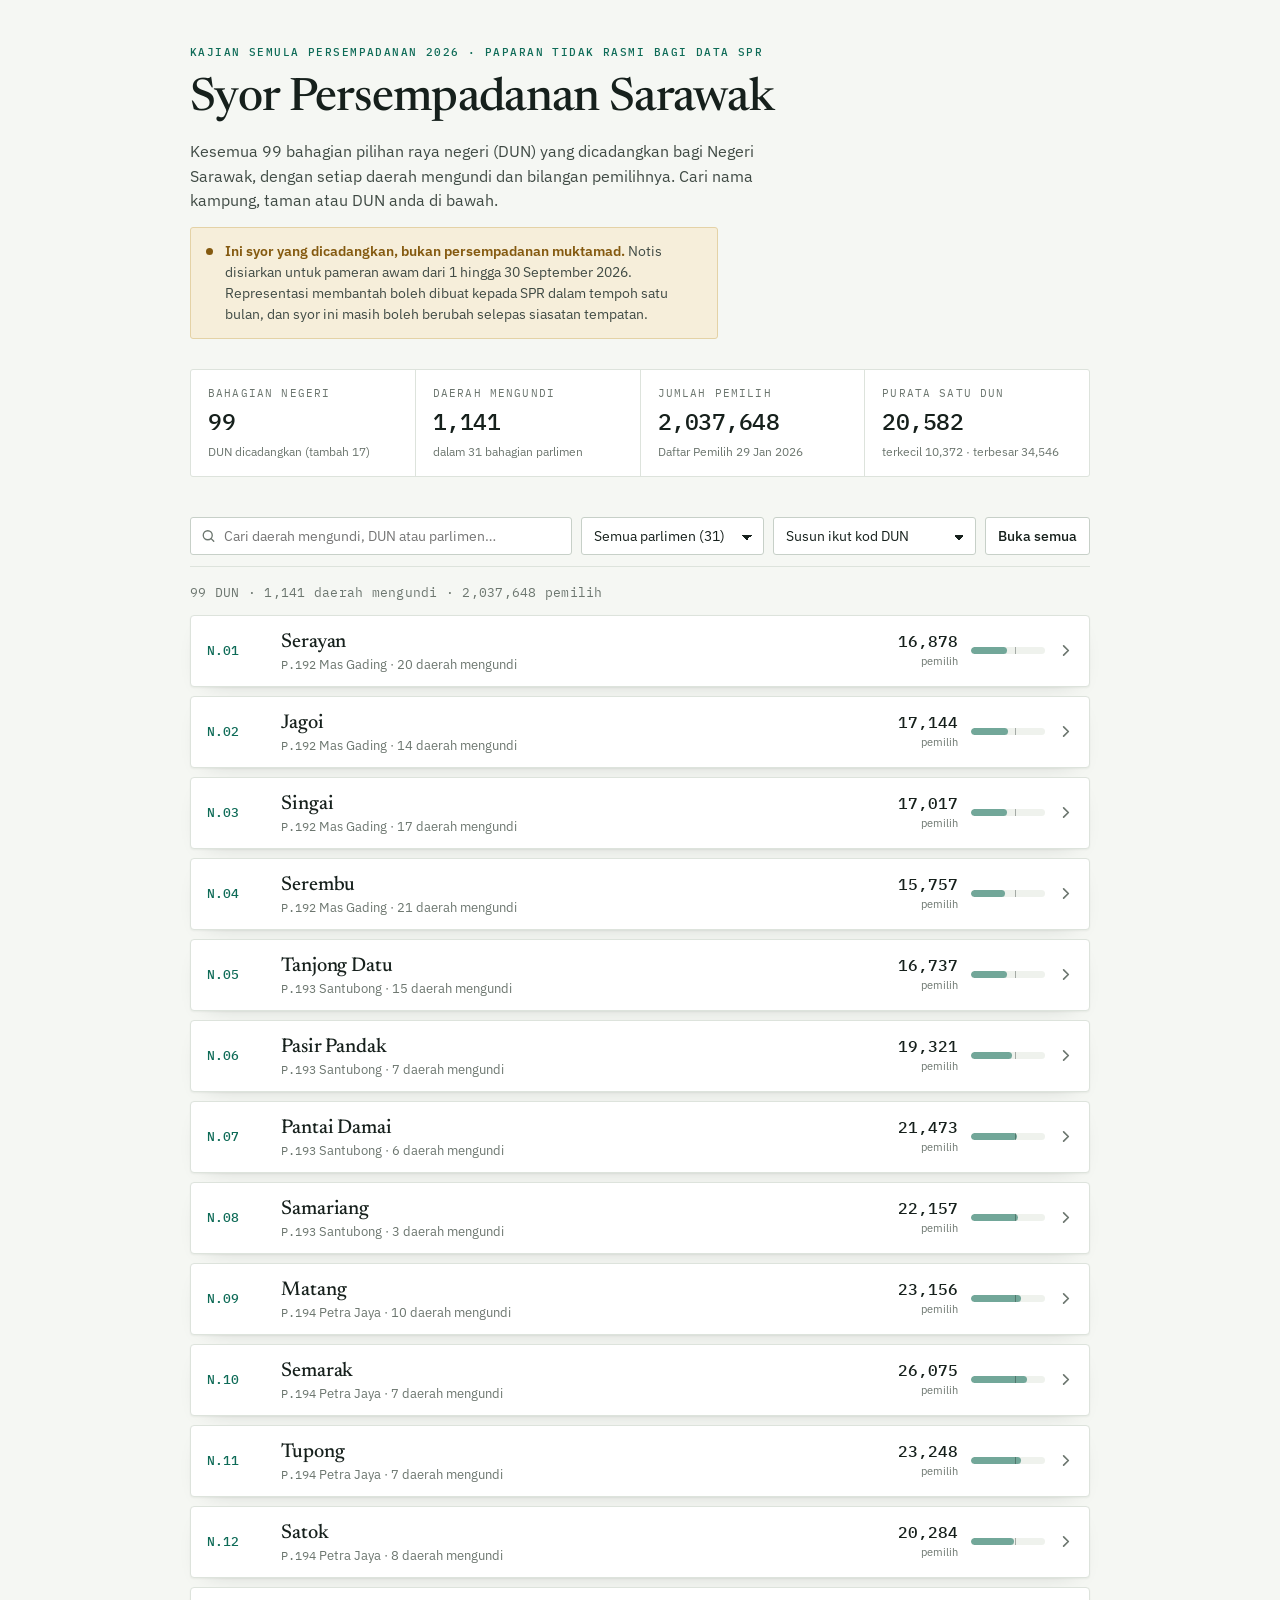
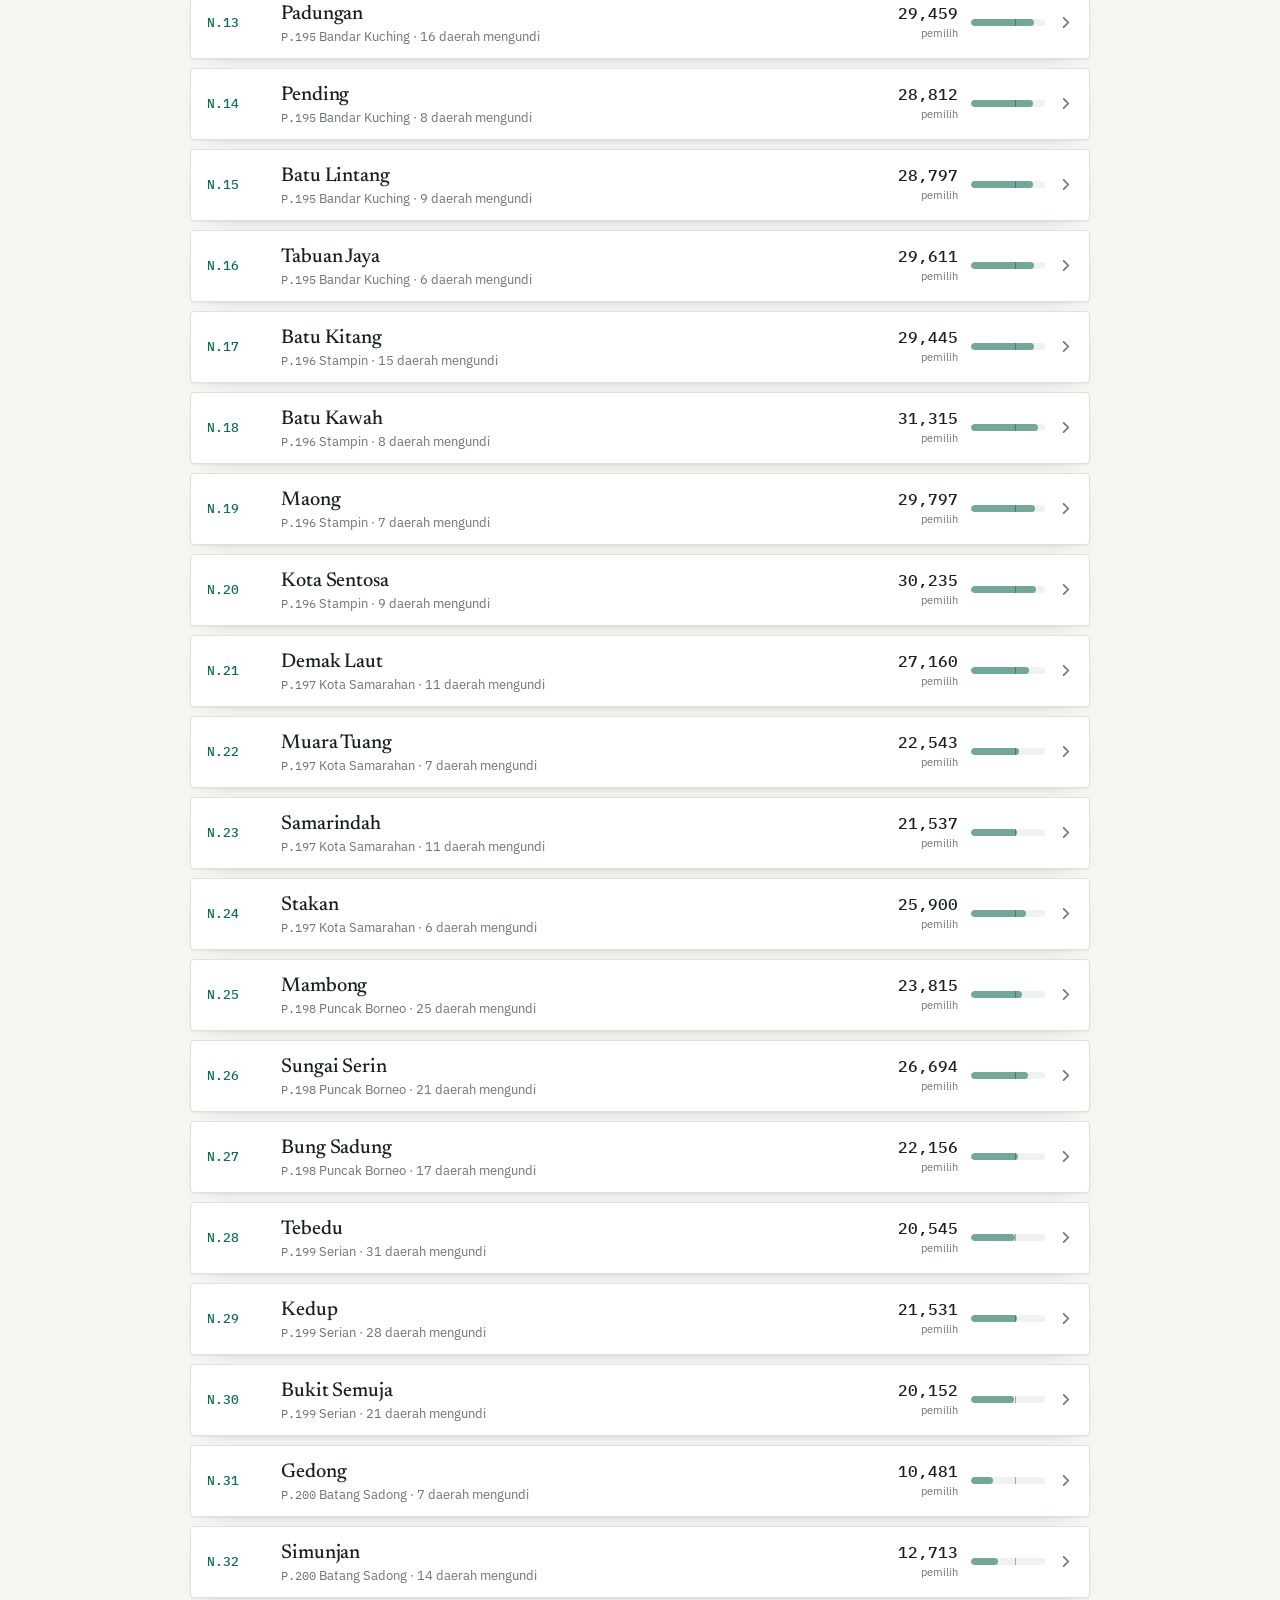
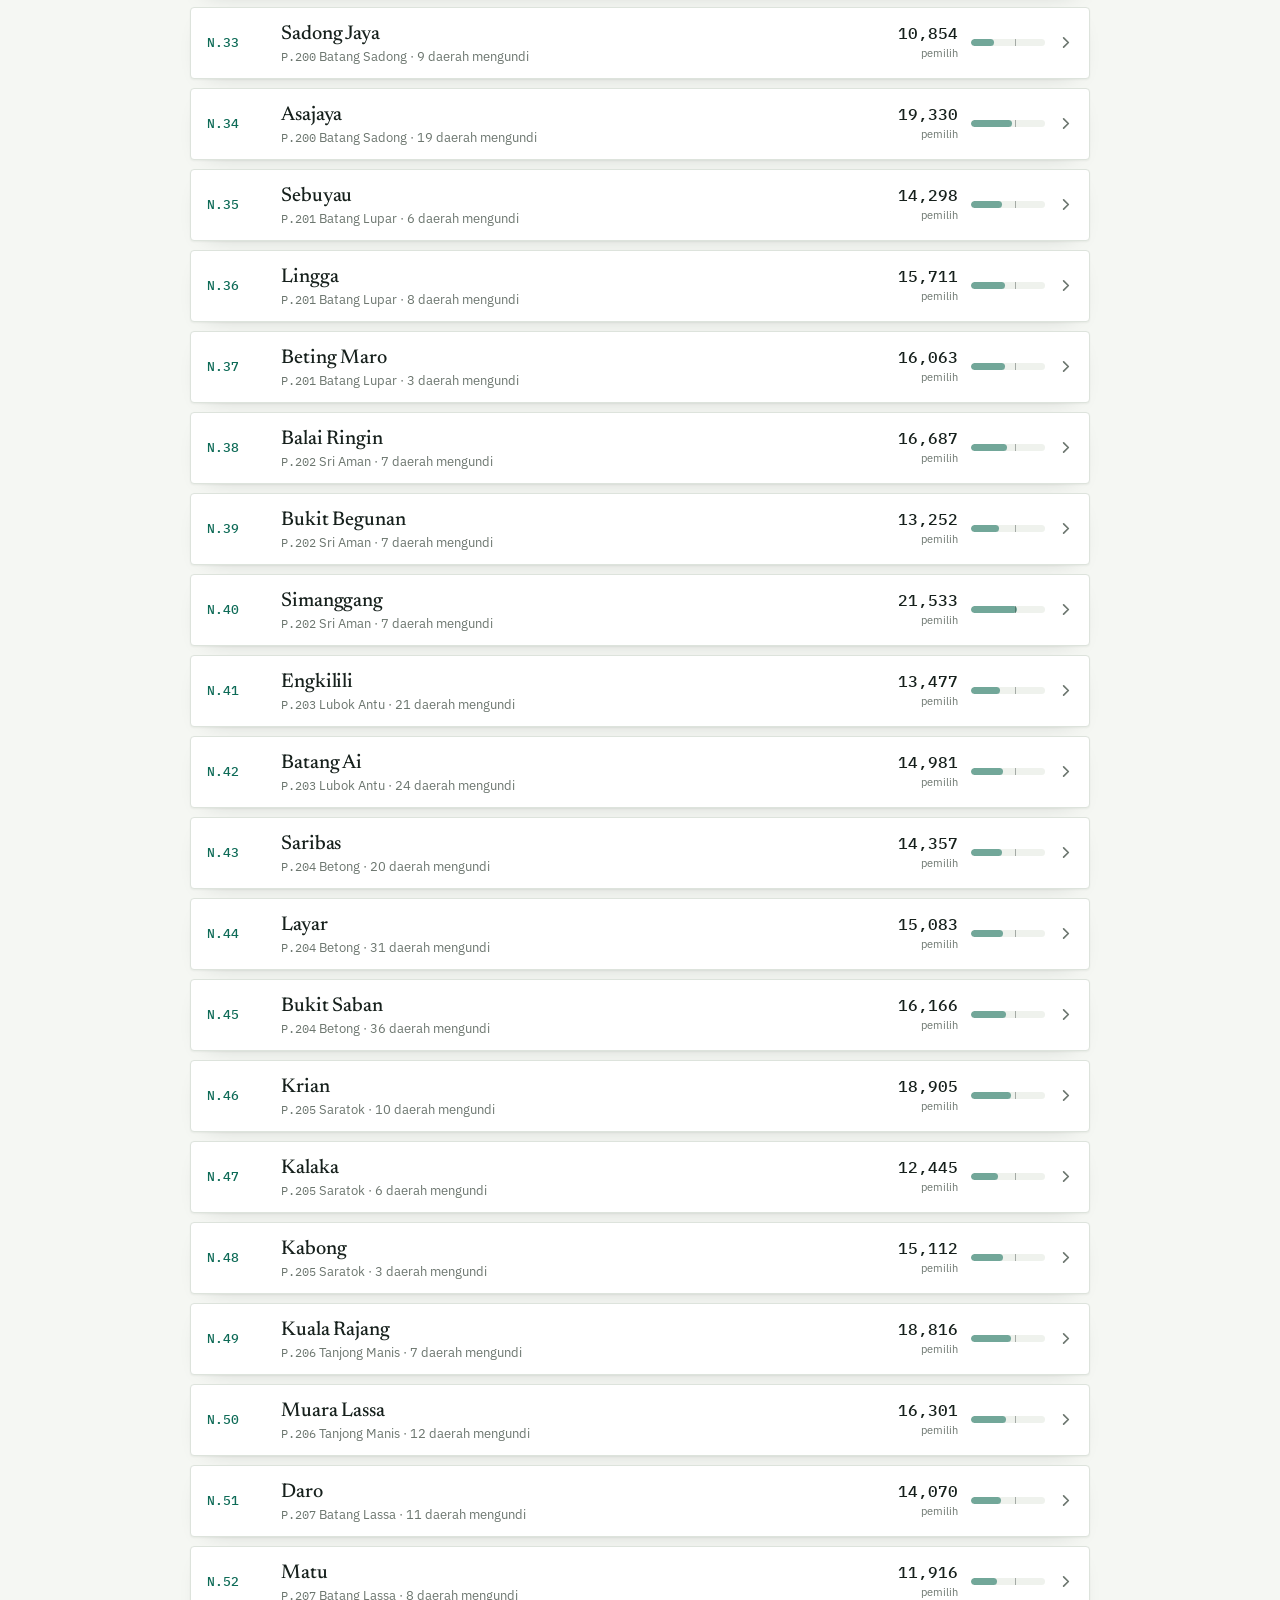
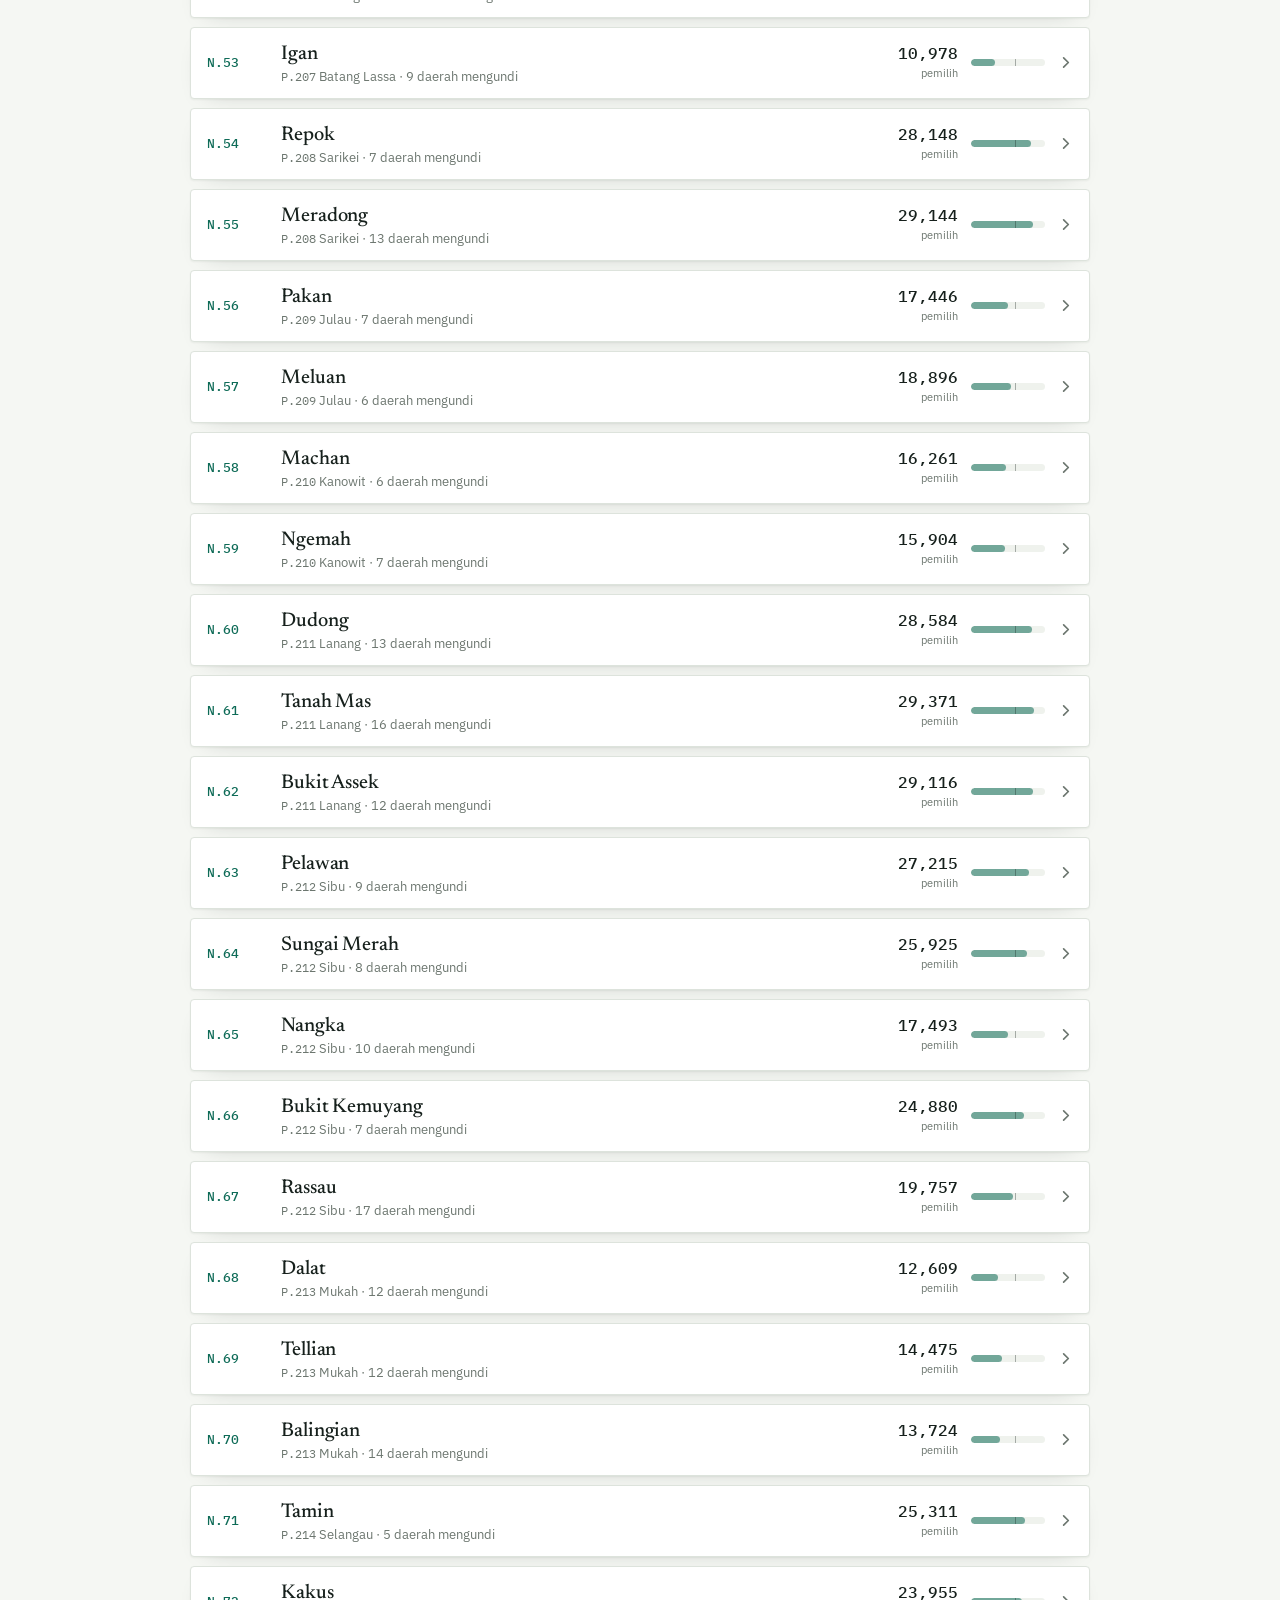
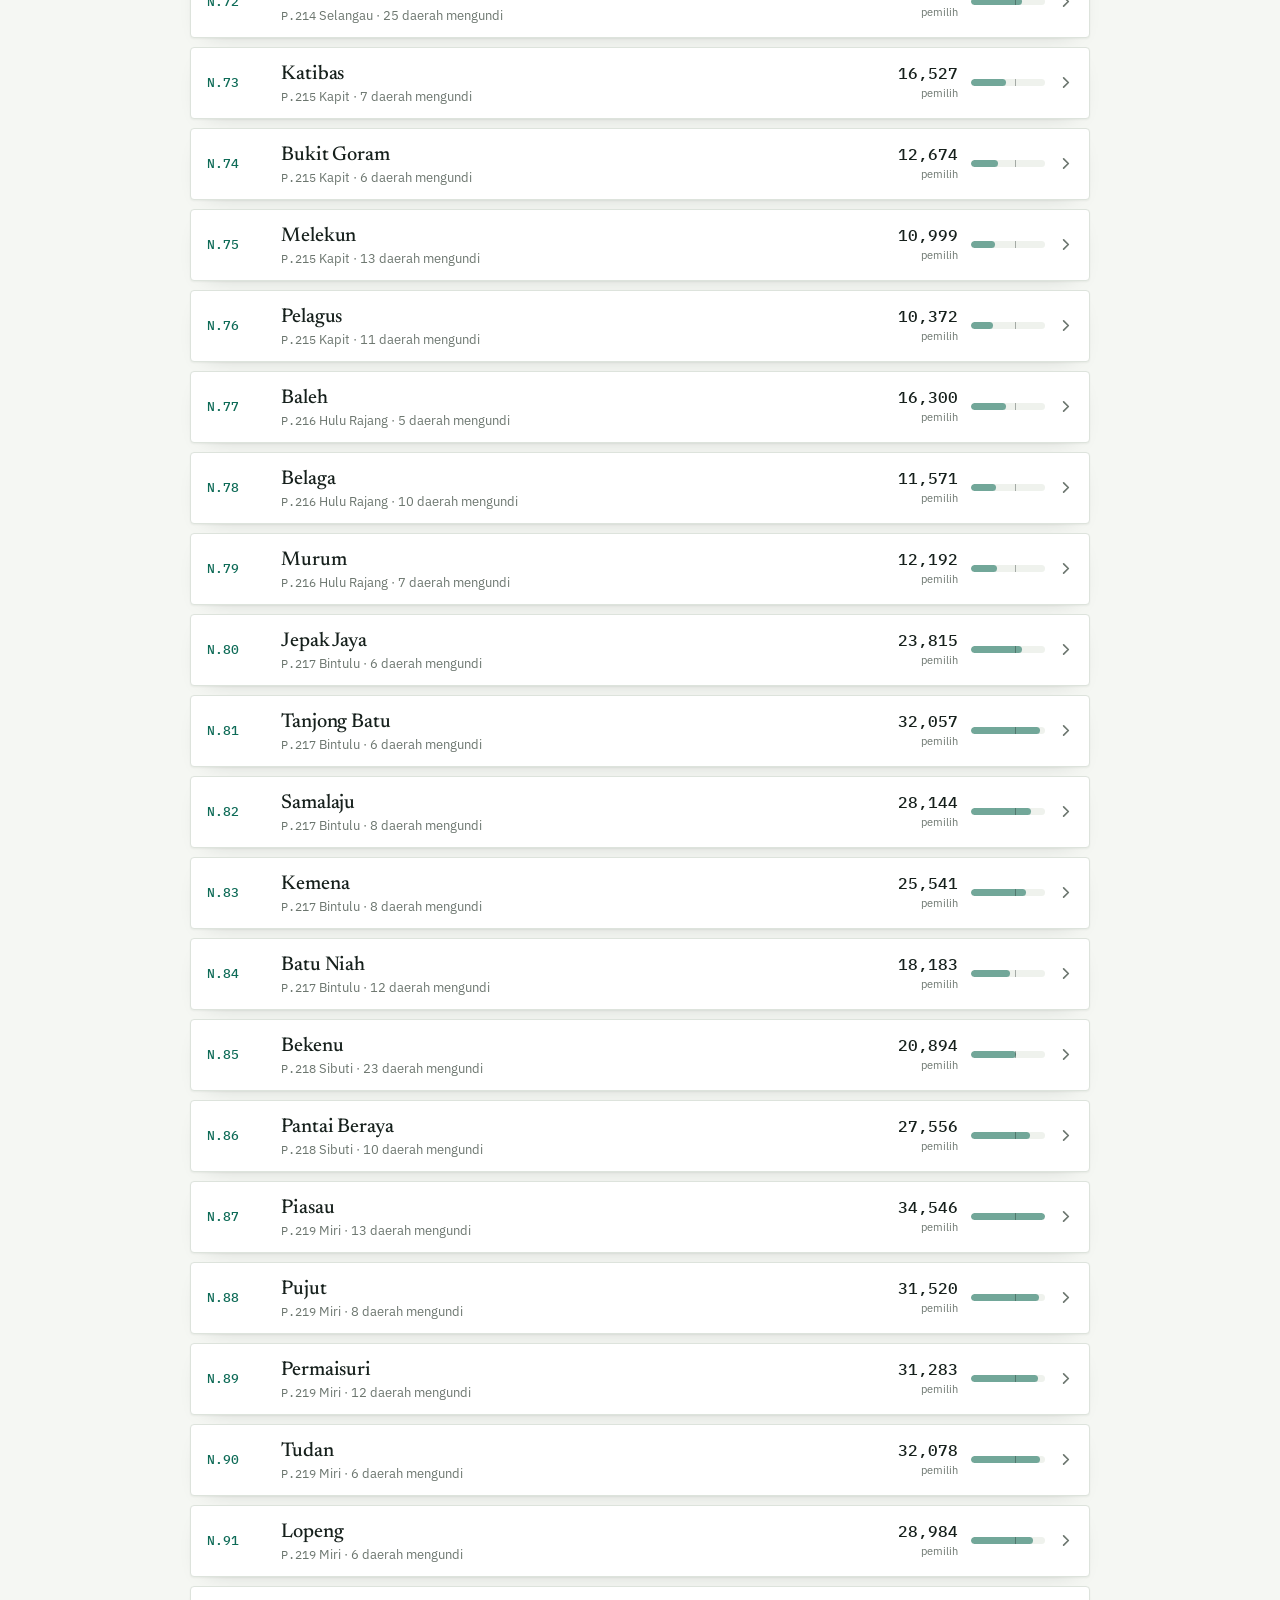
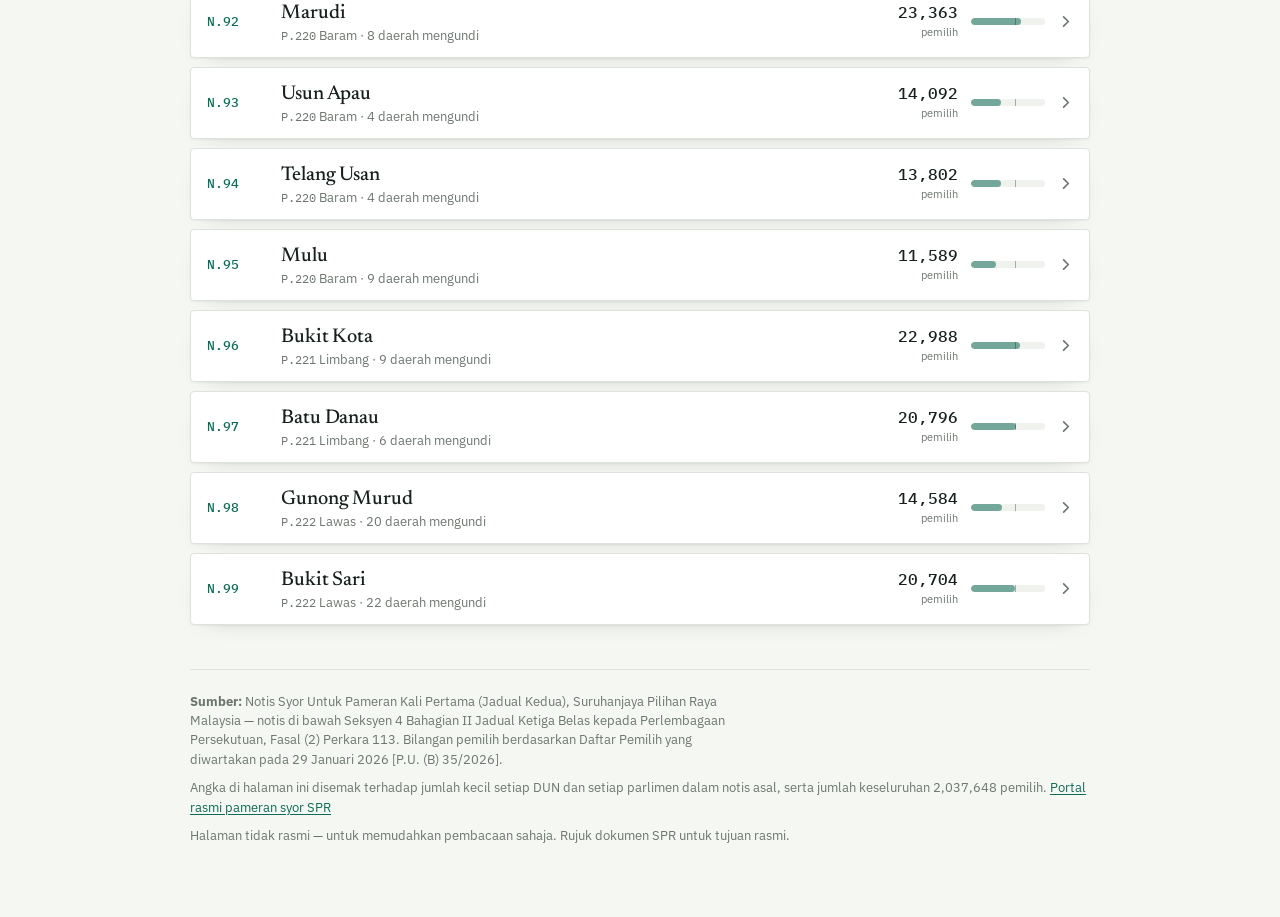
==== sarawak/index.html @ 0705647c "Add Sarawak redelineation lookup at /sarawak Searchable listing of all 99 proposed state constituenc" ====
<!DOCTYPE html>
<html lang="ms">
<head>
<meta charset="UTF-8">
<meta name="viewport" content="width=device-width, initial-scale=1">
<meta name="description" content="Kesemua 99 DUN dan 1,141 daerah mengundi yang dicadangkan bagi Negeri Sarawak, dengan bilangan pemilih. Daripada Notis Syor SPR, Kajian Semula Persempadanan 2026.">
<meta name="robots" content="index, follow">
<meta property="og:type" content="website">
<meta property="og:title" content="Syor Persempadanan Sarawak 2026">
<meta property="og:description" content="Cari daerah mengundi anda: 99 DUN, 1,141 daerah mengundi, 2,037,648 pemilih. Data daripada Notis Syor SPR.">
<meta property="og:url" content="https://aaronagai.com/sarawak/">
<meta name="twitter:card" content="summary">
<style>
:root{color-scheme:light dark}
*{margin:0}
body{margin:0}
img{max-width:100%}
[hidden]{display:none !important}
</style>
<title>Syor Persempadanan Sarawak</title>
<link rel="preconnect" href="https://fonts.googleapis.com">
<link rel="preconnect" href="https://fonts.gstatic.com" crossorigin>
<link rel="stylesheet" href="https://fonts.googleapis.com/css2?family=IBM+Plex+Mono:wght@400;500&family=IBM+Plex+Sans:wght@400;500;600&family=Newsreader:opsz,wght@6..72,400;6..72,500;6..72,600&display=swap">
<style>
:root{
  --ground:#F5F7F3; --surface:#FFFFFF; --surface-2:#FAFBF8; --surface-3:#EFF2ED;
  --ink:#16201C; --ink-2:#404B45; --muted:#6C766F;
  --rule:#DDE3DC; --rule-2:#C7D0C8;
  --accent:#0E6B57; --accent-2:#0A5343; --accent-soft:#E2EEE9;
  --bar:rgba(14,107,87,.26); --bar-strong:rgba(14,107,87,.55); --tick:rgba(22,32,28,.34);
  --flag:#84590F; --flag-soft:#F6EEDA; --flag-rule:#E4D2A6;
  --mark:#FBE9A7; --mark-ink:#2E2405;
  --focus:#0E6B57;
  --shadow:0 1px 2px rgba(22,32,28,.05), 0 8px 24px -18px rgba(22,32,28,.35);
}
@media (prefers-color-scheme: dark){
  :root:not([data-theme="light"]){
    --ground:#101413; --surface:#181E1B; --surface-2:#1D2420; --surface-3:#232B27;
    --ink:#E5EBE6; --ink-2:#B4BEB7; --muted:#8A948C;
    --rule:#28312C; --rule-2:#36413A;
    --accent:#4FBE9E; --accent-2:#7FD4BB; --accent-soft:#16302A;
    --bar:rgba(79,190,158,.26); --bar-strong:rgba(79,190,158,.6); --tick:rgba(229,235,230,.36);
    --flag:#D3A455; --flag-soft:#2A2312; --flag-rule:#4A3D1C;
    --mark:#54460F; --mark-ink:#F7EFCE;
    --focus:#4FBE9E;
    --shadow:0 1px 2px rgba(0,0,0,.4), 0 8px 24px -18px rgba(0,0,0,.9);
  }
}
:root[data-theme="dark"]{
  --ground:#101413; --surface:#181E1B; --surface-2:#1D2420; --surface-3:#232B27;
  --ink:#E5EBE6; --ink-2:#B4BEB7; --muted:#8A948C;
  --rule:#28312C; --rule-2:#36413A;
  --accent:#4FBE9E; --accent-2:#7FD4BB; --accent-soft:#16302A;
  --bar:rgba(79,190,158,.26); --bar-strong:rgba(79,190,158,.6); --tick:rgba(229,235,230,.36);
  --flag:#D3A455; --flag-soft:#2A2312; --flag-rule:#4A3D1C;
  --mark:#54460F; --mark-ink:#F7EFCE;
  --focus:#4FBE9E;
  --shadow:0 1px 2px rgba(0,0,0,.4), 0 8px 24px -18px rgba(0,0,0,.9);
}

*{box-sizing:border-box}
body{
  background:var(--ground); color:var(--ink);
  font-family:"IBM Plex Sans",-apple-system,BlinkMacSystemFont,"Segoe UI",sans-serif;
  font-size:15px; line-height:1.55; -webkit-font-smoothing:antialiased;
}
.wrap{max-width:940px; margin:0 auto; padding:0 20px 72px}

/* ---------- masthead ---------- */
.mast{padding:44px 0 0; display:flex; flex-direction:column; gap:14px}
.eyebrow{
  margin:0; font-family:"IBM Plex Mono",ui-monospace,monospace; font-size:11px;
  letter-spacing:.13em; text-transform:uppercase; color:var(--accent); font-weight:500;
}
h1{
  margin:0; font-family:Newsreader,Georgia,serif; font-weight:500;
  font-size:clamp(30px,5.2vw,46px); line-height:1.08; letter-spacing:-.015em;
  text-wrap:balance; color:var(--ink);
}
.lede{margin:0; max-width:60ch; color:var(--ink-2); font-size:16px}

.notice{
  display:flex; gap:12px; align-items:flex-start;
  background:var(--flag-soft); border:1px solid var(--flag-rule);
  border-radius:3px; padding:13px 15px; font-size:13.5px; color:var(--ink-2);
  max-width:66ch;
}
.notice b{color:var(--flag); font-weight:600}
.notice .dot{
  flex:none; width:7px; height:7px; border-radius:50%; background:var(--flag); margin-top:7px;
}

/* ---------- stat row ---------- */
.stats{
  display:grid; grid-template-columns:repeat(auto-fit,minmax(150px,1fr));
  gap:1px; background:var(--rule); border:1px solid var(--rule);
  border-radius:3px; overflow:hidden; margin-top:30px;
}
.stat{background:var(--surface); padding:15px 17px; display:flex; flex-direction:column; gap:3px}
.stat .k{
  font-family:"IBM Plex Mono",monospace; font-size:10.5px; letter-spacing:.11em;
  text-transform:uppercase; color:var(--muted);
}
.stat .v{
  font-family:"IBM Plex Mono",monospace; font-size:23px; font-weight:500;
  font-variant-numeric:tabular-nums; letter-spacing:-.02em; color:var(--ink);
}
.stat .s{font-size:12px; color:var(--muted)}

/* ---------- controls ---------- */
.controls{
  position:sticky; top:0; z-index:20; margin-top:28px;
  background:var(--ground); padding:12px 0 11px;
  border-bottom:1px solid var(--rule);
  display:flex; flex-wrap:wrap; gap:9px; align-items:center;
}
.search{position:relative; flex:1 1 240px; min-width:200px}
.search svg{
  position:absolute; left:11px; top:50%; transform:translateY(-50%);
  width:15px; height:15px; color:var(--muted); pointer-events:none;
}
input[type=search], select, .btn{
  font-family:inherit; font-size:14px; color:var(--ink);
  background:var(--surface); border:1px solid var(--rule-2); border-radius:3px;
  padding:9px 12px; height:38px;
}
input[type=search]{width:100%; padding-left:33px; appearance:none}
input[type=search]::-webkit-search-cancel-button{appearance:none}
select{appearance:none; padding-right:30px; cursor:pointer;
  background-image:linear-gradient(45deg,transparent 50%,currentColor 50%),linear-gradient(135deg,currentColor 50%,transparent 50%);
  background-position:calc(100% - 16px) 17px, calc(100% - 11px) 17px;
  background-size:5px 5px,5px 5px; background-repeat:no-repeat;
}
.btn{cursor:pointer; white-space:nowrap; font-weight:500}
.btn:hover{border-color:var(--accent); color:var(--accent)}
:is(input,select,button,summary,a):focus-visible{
  outline:2px solid var(--focus); outline-offset:2px;
}
.resultline{
  margin:16px 0 12px; font-size:12.5px; color:var(--muted);
  font-family:"IBM Plex Mono",monospace; letter-spacing:.02em;
}

/* ---------- DUN cards ---------- */
.list{display:flex; flex-direction:column; gap:9px}
.dun{
  background:var(--surface); border:1px solid var(--rule); border-radius:4px;
  box-shadow:var(--shadow); overflow:hidden;
}
.dun.open{border-color:var(--rule-2)}
.dhead{
  width:100%; display:grid; grid-template-columns:60px 1fr auto; gap:14px; align-items:center;
  background:none; border:0; padding:14px 16px; cursor:pointer; text-align:left; color:inherit;
  font-family:inherit;
}
.dhead:hover{background:var(--surface-2)}
.code{
  font-family:"IBM Plex Mono",monospace; font-size:13px; font-weight:500;
  color:var(--accent); letter-spacing:.01em;
}
.dname{
  display:block;
  font-family:Newsreader,Georgia,serif; font-size:20px; font-weight:500;
  line-height:1.2; letter-spacing:-.005em; color:var(--ink);
}
.dmeta{display:block; font-size:12.5px; color:var(--muted); margin-top:2px}
.dmeta .pcode{font-family:"IBM Plex Mono",monospace; font-size:11.5px}
.dright{display:flex; align-items:center; gap:13px}
.dnum{text-align:right}
.dnum .n{
  font-family:"IBM Plex Mono",monospace; font-size:16px; font-weight:500;
  font-variant-numeric:tabular-nums; color:var(--ink); display:block; line-height:1.2;
}
.dnum .l{font-size:11px; color:var(--muted)}
.dtrack{
  width:74px; height:7px; background:var(--surface-3); border-radius:4px;
  position:relative; overflow:hidden; flex:none;
}
.dfill{position:absolute; inset:0 auto 0 0; background:var(--bar-strong); border-radius:4px}
.dtick{position:absolute; top:-2px; bottom:-2px; width:1px; background:var(--tick)}
.chev{
  flex:none; width:15px; height:15px; color:var(--muted);
  transition:transform .18s ease;
}
.dun.open .chev{transform:rotate(90deg); color:var(--accent)}

.panel{border-top:1px solid var(--rule); background:var(--surface-2)}
.panel[hidden]{display:none}
.pdtable{width:100%; border-collapse:collapse; font-size:14px}
.pdtable th{
  font-family:"IBM Plex Mono",monospace; font-size:10px; letter-spacing:.1em;
  text-transform:uppercase; color:var(--muted); font-weight:500; text-align:left;
  padding:10px 16px 8px; border-bottom:1px solid var(--rule);
}
.pdtable th.r{text-align:right}
.pdtable td{padding:7px 16px; border-bottom:1px solid var(--rule); color:var(--ink-2)}
.pdtable tr:last-child td{border-bottom:0}
.pdtable tr:hover td{background:var(--surface-3)}
.idx{
  font-family:"IBM Plex Mono",monospace; font-size:12px; color:var(--muted);
  font-variant-numeric:tabular-nums; width:38px;
}
.pdname{color:var(--ink)}
.pdnum{
  font-family:"IBM Plex Mono",monospace; font-variant-numeric:tabular-nums;
  text-align:right; color:var(--ink); width:78px;
}
.pdbar{width:78px; padding-right:16px}
.pdtrack{display:block; height:5px; background:var(--surface-3); border-radius:3px; overflow:hidden}
.pdfill{display:block; height:100%; background:var(--bar); border-radius:3px}
.psum td{
  background:var(--surface-3); font-weight:600; color:var(--ink);
  border-top:1px solid var(--rule-2);
}
.psum .lbl{font-size:12px; letter-spacing:.03em}
mark{background:var(--mark); color:var(--mark-ink); border-radius:2px; padding:0 2px}

.empty{
  padding:40px 20px; text-align:center; color:var(--muted); font-size:14px;
  border:1px dashed var(--rule-2); border-radius:4px;
}

footer{
  margin-top:44px; padding-top:22px; border-top:1px solid var(--rule);
  font-size:12.5px; color:var(--muted); display:flex; flex-direction:column; gap:9px;
}
footer a{color:var(--accent); text-decoration:underline; text-underline-offset:2px}
footer .src{max-width:70ch}

@media (max-width:640px){
  .wrap{padding:0 14px 56px}
  .mast{padding-top:32px}
  .dhead{grid-template-columns:52px 1fr auto; gap:10px; padding:13px 13px}
  .dname{font-size:17px}
  .dtrack{display:none}
  .pdbar{display:none}
  .pdtable th:nth-child(4){display:none}
  .pdtable td,.pdtable th{padding-left:13px; padding-right:13px}
}
@media (prefers-reduced-motion:reduce){
  *{transition:none !important; animation:none !important}
}
</style>
</head>
<body>
<div class="wrap">
  <header class="mast">
    <p class="eyebrow">Kajian Semula Persempadanan 2026 &middot; Paparan tidak rasmi bagi data SPR</p>
    <h1>Syor Persempadanan Sarawak</h1>
    <p class="lede">Kesemua 99 bahagian pilihan raya negeri (DUN) yang dicadangkan bagi Negeri Sarawak, dengan setiap daerah mengundi dan bilangan pemilihnya. Cari nama kampung, taman atau DUN anda di bawah.</p>
    <div class="notice">
      <span class="dot" aria-hidden="true"></span>
      <span><b>Ini syor yang dicadangkan, bukan persempadanan muktamad.</b> Notis disiarkan untuk pameran awam dari 1 hingga 30 September 2026. Representasi membantah boleh dibuat kepada SPR dalam tempoh satu bulan, dan syor ini masih boleh berubah selepas siasatan tempatan.</span>
    </div>
  </header>

  <section class="stats" aria-label="Ringkasan">
    <div class="stat"><span class="k">Bahagian Negeri</span><span class="v">99</span><span class="s">DUN dicadangkan (tambah 17)</span></div>
    <div class="stat"><span class="k">Daerah Mengundi</span><span class="v">1,141</span><span class="s">dalam 31 bahagian parlimen</span></div>
    <div class="stat"><span class="k">Jumlah Pemilih</span><span class="v">2,037,648</span><span class="s">Daftar Pemilih 29 Jan 2026</span></div>
    <div class="stat"><span class="k">Purata Satu DUN</span><span class="v">20,582</span><span class="s">terkecil 10,372 &middot; terbesar 34,546</span></div>
  </section>

  <div class="controls">
    <div class="search">
      <svg viewBox="0 0 20 20" fill="none" stroke="currentColor" stroke-width="1.8" aria-hidden="true">
        <circle cx="9" cy="9" r="6"></circle><path d="M13.5 13.5 17 17" stroke-linecap="round"></path>
      </svg>
      <input type="search" id="q" placeholder="Cari daerah mengundi, DUN atau parlimen&hellip;" aria-label="Cari daerah mengundi, DUN atau parlimen">
    </div>
    <select id="par" aria-label="Tapis mengikut parlimen"></select>
    <select id="sort" aria-label="Susunan">
      <option value="code">Susun ikut kod DUN</option>
      <option value="desc">Pemilih terbanyak dahulu</option>
      <option value="asc">Pemilih tersedikit dahulu</option>
    </select>
    <button class="btn" id="toggleAll" type="button">Buka semua</button>
  </div>

  <p class="resultline" id="resultline" role="status"></p>
  <div class="list" id="list"></div>

  <footer>
    <p class="src"><strong>Sumber:</strong> Notis Syor Untuk Pameran Kali Pertama (Jadual Kedua), Suruhanjaya Pilihan Raya Malaysia &mdash; notis di bawah Seksyen 4 Bahagian II Jadual Ketiga Belas kepada Perlembagaan Persekutuan, Fasal (2) Perkara 113. Bilangan pemilih berdasarkan Daftar Pemilih yang diwartakan pada 29 Januari 2026 [P.U. (B) 35/2026].</p>
    <p>Angka di halaman ini disemak terhadap jumlah kecil setiap DUN dan setiap parlimen dalam notis asal, serta jumlah keseluruhan 2,037,648 pemilih. <a href="https://myst.spr.gov.my/pameran-syor" target="_blank" rel="noopener">Portal rasmi pameran syor SPR</a></p>
    <p>Halaman tidak rasmi &mdash; untuk memudahkan pembacaan sahaja. Rujuk dokumen SPR untuk tujuan rasmi.</p>
  </footer>
</div>

<script>const DATA={"par":[["P.192","Mas Gading",66796],["P.193","Santubong",79688],["P.194","Petra Jaya",92763],["P.195","Bandar Kuching",116679],["P.196","Stampin",120792],["P.197","Kota Samarahan",97140],["P.198","Puncak Borneo",72665],["P.199","Serian",62228],["P.200","Batang Sadong",53378],["P.201","Batang Lupar",46072],["P.202","Sri Aman",51472],["P.203","Lubok Antu",28458],["P.204","Betong",45606],["P.205","Saratok",46462],["P.206","Tanjong Manis",35117],["P.207","Batang Lassa",36964],["P.208","Sarikei",57292],["P.209","Julau",36342],["P.210","Kanowit",32165],["P.211","Lanang",87071],["P.212","Sibu",115270],["P.213","Mukah",40808],["P.214","Selangau",49266],["P.215","Kapit",50572],["P.216","Hulu Rajang",40063],["P.217","Bintulu",127740],["P.218","Sibuti",48450],["P.219","Miri",158411],["P.220","Baram",62846],["P.221","Limbang",43784],["P.222","Lawas",35288]],"dun":[{"c":"N.01","n":"Serayan","p":0,"t":16878,"d":[["Temaga",1032],["Sebako",1030],["Serayan",1335],["Sebiris",759],["Jangkar",1371],["Biawak",729],["Sedaing",172],["Rukam",864],["Sembawang",845],["Kandaie",563],["Pasir Tengah",413],["Sebandi",464],["Senibong",798],["Selampit",1438],["Bokah",730],["Raso",267],["Raso II",432],["Stungkor",1078],["Stom Muda",605],["Stenggang",1953]]},{"c":"N.02","n":"Jagoi","p":0,"t":17144,"d":[["Jugan",1132],["Opar",1628],["Skibang",843],["Stass",1156],["Sibobog",537],["Serikin",889],["Jagoi",1081],["Bogag",842],["Serasot",1214],["Tai Ton",904],["Suba Buan",619],["Suba Bau",834],["Bau",3619],["Jambusan",1846]]},{"c":"N.03","n":"Singai","p":0,"t":17017,"d":[["Skiat",756],["Sebuku",724],["Grogo",844],["Buso",1073],["Musi",320],["Sungai Pinang",841],["Tanjong Poting",1299],["Atas",997],["Sudoh",693],["Tondong",1324],["Sibuloh",1196],["Apar",1685],["Barieng",370],["Segong",1305],["Daun",1262],["Sajong",1521],["Bobak",807]]},{"c":"N.04","n":"Serembu","p":0,"t":15757,"d":[["Kandis",685],["Tanjung Durian",814],["Siniawan",1883],["Peninjau Baru",867],["Podam",826],["Paku",741],["Merembeh",525],["Kranji",620],["Kopit",989],["Sogo",899],["Segubang",473],["Seromah",603],["Krokong",1624],["Puak Krokong",342],["Blimbin",553],["Seropak",328],["Monggak",917],["Padang Pan",398],["Gumbang",523],["Pangkalan Tebang",429],["Rabak Rotan",718]]},{"c":"N.05","n":"Tanjong Datu","p":1,"t":16737,"d":[["Telok Melano",290],["Pueh",1037],["Sebat",1057],["Sematan",2109],["Perigi",303],["Bajo",820],["Sekambal",965],["Kampung Sebemban",622],["Seling",1637],["Lundu",3044],["Stunggang",1856],["Temelan",631],["Sampadi",1170],["Stoh",367],["Rambungan",829]]},{"c":"N.06","n":"Pasir Pandak","p":1,"t":19321,"d":[["Telaga Air",2613],["Jaya Bakti",451],["Temenggong",907],["Salak",636],["Bandar Baru Samariang",9926],["Rampangi",3515],["Sejinjang",1273]]},{"c":"N.07","n":"Pantai Damai","p":1,"t":21473,"d":[["Santubong",1685],["Buntal",3376],["Demak Baru",1597],["Astana",4870],["Semarang",3671],["Bintawa",6274]]},{"c":"N.08","n":"Samariang","p":1,"t":22157,"d":[["Samariang",5810],["Semerah Padi",8044],["Sukma",8303]]},{"c":"N.09","n":"Matang","p":2,"t":23156,"d":[["Kolong 1",306],["Malihah",8598],["Kolong 2",1141],["Sungai Tengah",1471],["Kampung Matang",2351],["Palma Indah",1640],["Batu Tujuh Matang",1841],["Taman Heng Guan",1102],["Paroh",1123],["Matang",3583]]},{"c":"N.10","n":"Semarak","p":2,"t":26075,"d":[["Gita",8394],["Sejoli",3229],["Taman Yen Yen",2979],["Matang Jaya",6199],["Taman Won",775],["Sri Wangi",2502],["Rahmat",1997]]},{"c":"N.11","n":"Tupong","p":2,"t":23248,"d":[["Tupong",3612],["Kampong Tunku",4430],["Lintang",2635],["Sinjan",1748],["Bedil",1756],["Astana Lot",2650],["Kandis",6417]]},{"c":"N.12","n":"Satok","p":2,"t":20284,"d":[["Segedup",2554],["Nanas",6361],["Satok",3490],["Patingan",1114],["Patinggi Ali",3916],["Masjid",1169],["Maderasah",101],["Reservoir",1579]]},{"c":"N.13","n":"Padungan","p":3,"t":29459,"d":[["Market",2252],["Bazaar",2314],["Padungan",1908],["Ban Hock",2339],["Abell",2030],["Petanak",1800],["Central",879],["Sekama",1235],["Lumba Kuda",1326],["Deshon",3673],["Ellis",1376],["Simpang Tiga",932],["Bukit Tuan",2328],["Kinyang",827],["Pisang",1552],["Nanas - Pisang",2688]]},{"c":"N.14","n":"Pending","p":3,"t":28812,"d":[["Bintawa Fishing Village",5231],["Sungai Apong",4305],["Pending",3546],["Peace Road",3427],["Foochow",4260],["Pecky Park",2575],["Chawan",1808],["Chong Kiun Kong",3660]]},{"c":"N.15","n":"Batu Lintang","p":3,"t":28797,"d":[["Maong",2279],["Star Garden",2547],["Poh Kwong Park",4758],["Sky Garden",1910],["RPR Batu Kawah",1259],["Batu Lintang",7503],["Bukit Kenny",1463],["Tabuan Dayak",2067],["Seledah",5011]]},{"c":"N.16","n":"Tabuan Jaya","p":3,"t":29611,"d":[["Kenyalang",6578],["Supreme",1845],["Tabuan Jaya",7835],["Tabuan Laru",6218],["Tabuan Height",6361],["Stutong",774]]},{"c":"N.17","n":"Batu Kitang","p":4,"t":29445,"d":[["Jalan Stakan",2478],["Batu Kitang",1343],["Haji Baki",3609],["Sudat",552],["Semeba",1207],["Tematu",840],["Pangkalan Baru",1058],["Kitang",868],["Rantau Panjang Batu Kawa",734],["Lidah Tanah",1283],["Bumbok",1503],["Kota Padawan",9115],["Rcbm",214],["Paya Mebi",1240],["Landeh",3401]]},{"c":"N.18","n":"Batu Kawah","p":4,"t":31315,"d":[["Sin San Tu",5771],["Kim Chu Shin",2385],["Kawah",2327],["Stephen Yong",4004],["Kampung Stapok",979],["Field Force",2759],["Stapok",6589],["Batu Kawah Low-Cost",6501]]},{"c":"N.19","n":"Maong","p":4,"t":29797,"d":[["Desa Wira",4173],["Skim Penempatan Batu Kawa",1944],["Sinar Budi",1111],["Arang",6989],["Pasar Maong",6164],["Batu Empat",2847],["Hui Sing",6569]]},{"c":"N.20","n":"Kota Sentosa","p":4,"t":30235,"d":[["Sungai Lubak",4961],["Batu Tujoh",4274],["Kem Tentera Batu Tujuh",2289],["Sungai Tapang",1238],["Kampung Sungai Tapang",886],["Airport Kuching",893],["Satria Jaya",7000],["Stampin",682],["Stutong Baru",8012]]},{"c":"N.21","n":"Demak Laut","p":5,"t":27160,"d":[["Bako",3985],["Muara Tebas",1936],["Geobilt",1069],["Senari",828],["Tanjong Embang",1413],["Sejingkat",3528],["Tanjong Bako",903],["Pinggan Jaya",1064],["Muara Tabuan",1644],["Tabuan Melayu",8141],["Tabuan Hulu",2649]]},{"c":"N.22","n":"Muara Tuang","p":5,"t":22543,"d":[["Endap",1104],["Meranek",1384],["Unimas",4915],["Tuang",1225],["Empila",7905],["Ladang Samarahan",3924],["Semaran",2086]]},{"c":"N.23","n":"Samarindah","p":5,"t":21537,"d":[["Tanju",147],["Batu Blat",3040],["Rembus",774],["Tanjung Bundong",3676],["Pinang",1303],["Melaban",2793],["Binyu",353],["Merdang",1813],["Samar Indah",5646],["Merdang Gayam",709],["Merdang Lumut",1283]]},{"c":"N.24","n":"Stakan","p":5,"t":25900,"d":[["Sungai Empit",439],["Stakan",2033],["Jalan Muara Tuang",11585],["Pengkalan Kuap",1991],["Quop",2616],["Sidanu",7236]]},{"c":"N.25","n":"Mambong","p":6,"t":23815,"d":[["Sepit",772],["Maras",232],["Pengkalan Ampat",419],["Kiding",531],["Semban",473],["Tebia",470],["Temurang",329],["Jambu",619],["Bengoh",546],["Danu",268],["Semadang",593],["Gerung",717],["Bayor",265],["Karu",858],["Staang",252],["Bunuk",2047],["Giam",604],["Nyiru",637],["Punau",1514],["Pulasar",1696],["Petag",514],["Sikog",1200],["Mambong",1303],["Seratau",2164],["Siburan",4792]]},{"c":"N.26","n":"Sungai Serin","p":6,"t":26694,"d":[["Siburan Village",5041],["Duras",847],["Masaan",1873],["Tijirak",1682],["Petung",1237],["Tabuan Rabak",428],["Mundai",712],["Sarig",358],["Simpuk",1941],["Braang",764],["Gayu",694],["Pesang",1054],["Subang",617],["Teng Bukap",511],["Peraya",565],["Stabut",409],["Sekuduk",895],["Maang",779],["Tapah",3224],["Beratok",2274],["Batu Gong",789]]},{"c":"N.27","n":"Bung Sadung","p":6,"t":22156,"d":[["Retoh",419],["Sungai Barie",1451],["Panchor",1037],["Taee",1762],["Plaman Nyabet",430],["Sira",693],["Lanchang",792],["Bentang",1587],["Munggu Lalang",1248],["Pekan Tarat",480],["Tarat Baru",1570],["Kakai",884],["Pasar Serian",5411],["Rayang",2030],["Baki",1205],["Sebemban",385],["Tanah Puteh",772]]},{"c":"N.28","n":"Tebedu","p":7,"t":20545,"d":[["Belimbing",567],["Semaru",324],["Annah Rais",691],["Sadir",473],["Simuti",544],["Bisira",229],["Dunuk",474],["Merakep",530],["Tubih",1105],["Sejijak",563],["Tepoi",503],["Temong",1672],["Sungan",449],["Tema",765],["Tebedu",1624],["Entubuh",632],["Tesu",670],["Kujang Mawang",415],["Kujang Sain",338],["Daha Kisau",564],["Daha Seroban",492],["Amo",209],["Gahat Mawang",534],["Lobang Batu",993],["Sebintin",453],["Payau",579],["Bidak",582],["Mawang Taup",534],["Reteh",578],["Pichin",1568],["Krusen",891]]},{"c":"N.29","n":"Kedup","p":7,"t":21531,"d":[["Sangai Meringu",747],["Prangkan",373],["Engkeroh",866],["Bugu",565],["Pridan",1025],["Sumpas Tampek",273],["Semukoi",871],["Pangkalan Bedup",736],["Triboh",869],["Antayan",753],["Junggu Mawang",903],["Sungai Engkabang",950],["Krait",500],["Mubok Berawan",577],["Mayang Mawang",494],["Mayang Kawan",668],["Mentong Merau",600],["Sungai Rimu",508],["Kerangan",936],["Tong Nibong",425],["Paon Gahat",517],["Mentu Tapu",1033],["Mentu Pundok",940],["Mongkos",919],["Mujat",1021],["Bunan Gega",1718],["Terbat",620],["Mapu",1124]]},{"c":"N.30","n":"Bukit Semuja","p":7,"t":20152,"d":[["Tangga",1680],["Riih Mawang",974],["Riih Daso",981],["Tebakang",1100],["Sedihan",1279],["Koran",1748],["Sorak Dayak",930],["Sorak Melayu",314],["Selabi",1059],["Merian",1557],["Kampung Rasau",850],["Seroban",613],["Ranchan",291],["Munggu Limo",1094],["Serian Hulu",1090],["Government Residential Area Serian",157],["Serian Hilir",1106],["Ampungan",1291],["Lebor Remun",1541],["Kuala",200],["Merakai",297]]},{"c":"N.31","n":"Gedong","p":8,"t":10481,"d":[["Sateman",541],["Ensengai",353],["Pangkor",1853],["Tegelam",293],["Gedong",4665],["Keniong",2286],["Kepayang",490]]},{"c":"N.32","n":"Simunjan","p":8,"t":12713,"d":[["Rangkang",677],["Putin",261],["Rangawan",795],["Terasi",516],["Senangeh",230],["Sungai Buloh",345],["Ensengei",367],["Tanjong Harapan",243],["Slangking",429],["Sungai Apin",528],["Simunjan",3036],["Sageng",2966],["Sekendu",659],["Temiang",1661]]},{"c":"N.33","n":"Sadong Jaya","p":8,"t":10854,"d":[["Sepayor",413],["Semera",3554],["Jemukan",1364],["Jemukan Ulu",588],["Jaie",1416],["Pelandok",726],["Iboi",835],["Sadong Jaya",1615],["Sadong Jaya Ulu",343]]},{"c":"N.34","n":"Asajaya","p":8,"t":19330,"d":[["Beliong",654],["Tanjung Apong",1008],["Tambirat",3159],["Tambey",867],["Sui",142],["Subi",137],["Sambir",1335],["Sebandi Matang",841],["Sebandi Ulu",1022],["Moyan Ledang",389],["Moyan",2060],["Moyan Ulu",298],["Serpan Ulu",321],["Serpan",1294],["Reba",856],["Asajaya Laut",1565],["Asajaya",2052],["Sampun",897],["Tebun",433]]},{"c":"N.35","n":"Sebuyau","p":9,"t":14298,"d":[["Seruyu",305],["Sebangan",3448],["Sebuyau",6045],["Tungkah",2462],["Entangor",281],["Senayang",1757]]},{"c":"N.36","n":"Lingga","p":9,"t":15711,"d":[["Meludam",4195],["Lingga",1759],["Seduku",1249],["Stumbin",1984],["Ladong",2925],["Lamanak",2443],["Tanjung Bijat",262],["Bakong",894]]},{"c":"N.37","n":"Beting Maro","p":9,"t":16063,"d":[["Beladin",7654],["Undai",3855],["Pusa",4554]]},{"c":"N.38","n":"Balai Ringin","p":10,"t":16687,"d":[["Balai Ringin",4405],["Ruan",1287],["Isu",3673],["Ubah",2639],["Pantu",1920],["Keranggas",579],["Kedumpai",2184]]},{"c":"N.39","n":"Bukit Begunan","p":10,"t":13252,"d":[["Bukit Balau",1164],["Bakong Ai",281],["Empalanjau",247],["Banting",1345],["Kara",3598],["Melugu",2577],["Klauh",4040]]},{"c":"N.40","n":"Simanggang","p":10,"t":21533,"d":[["Simanggang",9786],["Munggu Sabun",492],["Sabu",690],["Lamanak Seberang",5505],["Sengat",1384],["Bayai",1511],["Undup",2165]]},{"c":"N.41","n":"Engkilili","p":11,"t":13477,"d":[["Tawai",221],["Kasenduh",721],["Tabut",627],["Basi",560],["Geligau",368],["Sedarat",1178],["Engkilili",1055],["Marop",948],["Merbong",901],["Merio",506],["Merindun",570],["Semanju",1270],["SPLU",583],["Pentik",2028],["Mujan",367],["Marutih",329],["Kujoh",260],["Akup",229],["Entalau",165],["Seladong",144],["Jukat",447]]},{"c":"N.42","n":"Batang Ai","p":11,"t":14981,"d":[["Bilararap",347],["Patoh",336],["Sepaya",610],["Delok",458],["Gugu",829],["Engkari",189],["Kachong",451],["Kesit",1380],["Nenyang",129],["Ensawang",1191],["Lubok Antu",996],["Kutai",946],["Empit",842],["Krangan Mong",253],["Mepi",790],["Sekarok",576],["Bertik",289],["Sempang",357],["Jela",765],["Sebangki",920],["Kaong",766],["Sayat",914],["Klampu",346],["Kumpang",301]]},{"c":"N.43","n":"Saribas","p":12,"t":14357,"d":[["Belingan",434],["Sebemban",566],["Tanjong Assam",591],["Bungin",1453],["Serembang",625],["Jerai",233],["Debak Laut",1267],["Debak",678],["Likis",844],["Sabar",212],["Belasau",172],["Dit",509],["Budak",95],["Tui",1839],["Dit Hulu",329],["Serabang",753],["Engkaras",603],["Supa",1656],["Manggut",1016],["Buda",482]]},{"c":"N.44","n":"Layar","p":12,"t":15083,"d":[["Skrang",720],["Aur",688],["Enteban",727],["Penurin",203],["Saka",566],["Jugir",719],["Stambak",212],["Selulap",234],["Kampung Betong",1877],["Betong",2498],["Entanak",343],["Bebanggai",207],["Tanu",358],["Pasa",304],["Dabok",1091],["Padeh",638],["Balingam",156],["Plepok",118],["Kron",210],["Gawis",175],["Jelau",309],["Lubau",422],["Spak",389],["Penyalaneh",337],["Melanjan",174],["Tapeh",319],["Merunjau",152],["Teguyu",151],["Luing",353],["Krapa",209],["Perdu",224]]},{"c":"N.45","n":"Bukit Saban","p":12,"t":16166,"d":[["Bair",107],["Jambu",175],["Penebak",721],["Tiput",184],["Pelikoi",253],["Mutok",265],["Meroh",173],["Kubal",331],["Jaloh",286],["Penom",166],["Lingit",196],["Sepuna",170],["Bayor",133],["Rimbas",133],["Tot",413],["Ulu Teru",162],["Babu",214],["Rapong",253],["Delit",602],["Traie",250],["Bungei",2877],["Penunus",104],["Metong",168],["Samu",224],["Belabak",100],["Bukit Saban",180],["Suri",486],["Rembai",338],["Matop",170],["Serudit",339],["Teberu",359],["Bangkit",116],["Spaoh Hilir",1264],["Spaoh Hulu",3028],["Brutan",715],["Spaoh",511]]},{"c":"N.46","n":"Krian","p":13,"t":18905,"d":[["Mudong",1265],["Brayang",1784],["Batu Anam",2475],["Diso",2962],["Krangan",935],["Bajau",629],["Melupa",1906],["Awik",2090],["Kabo",2585],["Gerenjang",2274]]},{"c":"N.47","n":"Kalaka","p":13,"t":12445,"d":[["Perpat",1397],["Pelunga",2078],["Kaba",3916],["Saratok",4262],["Senyawan",309],["Tengalat",483]]},{"c":"N.48","n":"Kabong","p":13,"t":15112,"d":[["Kabong",6604],["Nyabor",5888],["Roban",2620]]},{"c":"N.49","n":"Kuala Rajang","p":14,"t":18816,"d":[["Belawai",3659],["Rajang",2971],["Selalang",1144],["Sari",2996],["Seberang",5704],["Masjid Baru",2152],["Muara Payang",190]]},{"c":"N.50","n":"Muara Lassa","p":14,"t":16301,"d":[["Paloh",1567],["Tekajong",4357],["Bruit",1384],["Saai",551],["Semop",2143],["Nanga Lepa",188],["Mupong",740],["Stubah",192],["Lebaan",581],["Selemas",283],["Bunut",1471],["Bintangor",2844]]},{"c":"N.51","n":"Daro","p":15,"t":14070,"d":[["Daro",5548],["Lemang Peh",2159],["Tebaang",2132],["Semah",394],["Kampung Sebena",275],["Kampung Penasu",636],["Sungai Lengan",587],["Nanga Singat",360],["Lassa",815],["Kampung Sawai",516],["Passin",648]]},{"c":"N.52","n":"Matu","p":15,"t":11916,"d":[["Kuala Matu",2808],["Tian",3255],["Sok",407],["Matu",248],["Sekaan Besar",1227],["Bawang",1702],["Jemoreng",1519],["Bekumah",750]]},{"c":"N.53","n":"Igan","p":15,"t":10978,"d":[["Igan",2465],["Ilas",285],["Senau",1104],["Oya",2631],["Terus",942],["Teh Oya",436],["Balan",712],["Tanam",1785],["Penat",618]]},{"c":"N.54","n":"Repok","p":16,"t":28148,"d":[["Sarikei",3081],["Nyelong Park",7599],["Repok",8161],["Merudu",2732],["Paoh",2764],["Peninjau",1370],["Pantak",2441]]},{"c":"N.55","n":"Meradong","p":16,"t":29144,"d":[["Bulat",4465],["Narasit",1025],["Tulai",905],["Kertong",1843],["Kelupu",3688],["Bandar",4936],["Meradong",763],["Kemantan",918],["Mador",1907],["Lemayong",4003],["Selidap",1245],["Nyelong",3343],["Sungai Pandan",103]]},{"c":"N.56","n":"Pakan","p":17,"t":17446,"d":[["Bayong",1574],["Sungai Rusa",891],["Babai",3080],["Wuak",2137],["Dayu",2172],["Lamujan",5083],["Balut",2509]]},{"c":"N.57","n":"Meluan","p":17,"t":18896,"d":[["Julau",3385],["Rayah",1979],["Meluan",3155],["Engkamup",2438],["Entabai",3105],["Beketan",4834]]},{"c":"N.58","n":"Machan","p":18,"t":16261,"d":[["Lukut",989],["Kanowit",4085],["Majau",3537],["Poi",1050],["Bukong",2302],["Latong",4298]]},{"c":"N.59","n":"Ngemah","p":18,"t":15904,"d":[["Peranan",1177],["Pidai",1779],["Bawan",2326],["Mapai",3343],["Sengayan",2621],["Bat",3477],["Kajah",1181]]},{"c":"N.60","n":"Dudong","p":19,"t":28584,"d":[["Maludan",4360],["Salim",3942],["Bukit Penyau",665],["Nanga Salim",483],["Sungai Salim",1126],["Dudong",921],["Sungai Nibong",655],["Durin",1037],["Bandar Baru Sibu Jaya",4424],["Sibu Jaya II",2500],["Sibu Jaya",4455],["Menyan",3330],["Tanggi",686]]},{"c":"N.61","n":"Tanah Mas","p":19,"t":29371,"d":[["Tanah Mas",397],["Lembangan",649],["Pulau Kerto",749],["Lanang",2203],["Aik Dee",3981],["Bukit Lima Timur",2833],["Mantis",4712],["Lada",5825],["Assan",1139],["Keladi",166],["Tanjung Latap",732],["Batu Wong",1340],["Naman",1957],["Sungai Durin",2025],["Sungai Telian",244],["Pak",419]]},{"c":"N.62","n":"Bukit Assek","p":19,"t":29116,"d":[["Hin Yu",3777],["Maling",670],["Layang - Layang",1508],["Hua Kiew",2936],["Manggis",558],["Lai Chee",1599],["Merlin",1268],["Tiong Hua",3312],["Hardin",2456],["Tong Sang",3131],["Uk Daik",4060],["Kapor Lima",3841]]},{"c":"N.63","n":"Pelawan","p":20,"t":27215,"d":[["Dung Sang",758],["Oya Lane",5221],["Camar",2489],["Cherry",2298],["Au Yong",2324],["Merdeka",4757],["Rajang Park",4611],["Pelawan",2906],["Nibong",1851]]},{"c":"N.64","n":"Sungai Merah","p":20,"t":25925,"d":[["Lotus",2209],["Kwong Ann",1663],["Gambir",3868],["Sungai Antu",4412],["Nang Sang",182],["Sungai Merah",7776],["Indah",4605],["Disa",1210]]},{"c":"N.65","n":"Nangka","p":20,"t":17493,"d":[["Rantau Panjang",1297],["Penasu",1305],["Sungai Teku",1244],["Wawasan",627],["Sungai Bidut (North)",259],["Bandong",957],["Ilir Nangka",3722],["Kampung Hilir",3851],["Race Course",2563],["Datu Nyabor",1668]]},{"c":"N.66","n":"Bukit Kemuyang","p":20,"t":24880,"d":[["Sentosa",4408],["Usaha Jaya",1088],["Bahagia Jaya",3420],["Kemuyang",2148],["Permai",5679],["Seduan",5344],["Rascom",2793]]},{"c":"N.67","n":"Rassau","p":20,"t":19757,"d":[["Passai",1476],["Bungan",1645],["Rassau",736],["Sebedil",373],["Nanga Tutus",556],["Sungai Pangai",70],["Sungai Aup",1585],["Bawang Assan",3240],["Engkilo",2736],["Lower Island",1702],["Upper Island",1569],["Dassan",1320],["Ensurai",198],["Lan",762],["Kunyit",356],["Ma'aw",1106],["Selalo",327]]},{"c":"N.68","n":"Dalat","p":21,"t":12609,"d":[["Sungai Dalam",463],["Ud",2766],["Dalat",1349],["Baru Dalat",545],["Kut",537],["Kut Muara",1270],["Kekan",874],["Medong",2546],["Klid",355],["Narub",204],["Baoh",694],["Ulu Baoh",1006]]},{"c":"N.69","n":"Tellian","p":21,"t":14475,"d":[["Dijih",822],["Engkerbai",390],["Ulu Sikat",466],["Nanga Sikat",641],["Sebakong",761],["Tellian",1622],["Tellian Laut",1893],["Penakop Permai",744],["Mukah",1389],["Kuala Lama",2773],["Petanak Mukah",2273],["Judan",701]]},{"c":"N.70","n":"Balingian","p":21,"t":13724,"d":[["Tutus",879],["Litong",2044],["Jebungan",1100],["Penakop",746],["Sesok",1959],["Kenyana",206],["Temesu",377],["Penipah",672],["Ulu Bedengan",446],["Bedengan",902],["Balingian",618],["Liok",637],["Suyong",1588],["Kuala Balingian",1550]]},{"c":"N.71","n":"Tamin","p":22,"t":25311,"d":[["Siong",2840],["Tamin",3100],["Sekuau",5815],["Selangau",8057],["Lemai",5499]]},{"c":"N.72","n":"Kakus","p":22,"t":23955,"d":[["Bawan",2437],["Arip",3508],["Annau",2670],["Tatau-Buan",1801],["Tatau",2168],["Bekiran",256],["Tekalit",721],["Lubok Kumpai",714],["Kelebu",335],["Rungan",619],["Nanga Empang",108],["Sangan",952],["Entajum",512],["Ulu Sangan",554],["Muput",665],["Kana",681],["Pasir Nangka",499],["Kakus",1013],["Giri",193],["Kulau Belungai",607],["Penyarai",841],["Tau",808],["Setusor",338],["Anap",613],["Takan",342]]},{"c":"N.73","n":"Katibas","p":23,"t":16527,"d":[["Tapang",1618],["Bangkit",2392],["Tekalit",1737],["Katibas",3132],["Song",1737],["Manap",2463],["Temelat",3448]]},{"c":"N.74","n":"Bukit Goram","p":23,"t":12674,"d":[["Entangai",1154],["Ibau",4440],["Menuan",1911],["Kapit",2248],["Kampung Baru",2386],["Sibau",535]]},{"c":"N.75","n":"Melekun","p":23,"t":10999,"d":[["Selirik",3677],["Sungai Kapit",2286],["Tembawai Sandong",719],["Lun Ili",363],["Entawau Ili",163],["Kebiaw",483],["Nanga Bena",328],["Merating",121],["Entawau Ulu",148],["Sut",127],["Antaroh",270],["Nanga Bawai",1108],["Sungai Amang",1206]]},{"c":"N.76","n":"Pelagus","p":23,"t":10372,"d":[["Nanga Sut",1190],["Nanga Banyau",326],["Teluk Gimang",525],["Pelagus",3376],["Nanga Peraran",1695],["Lubok Dabai",437],["Nanga Metah",464],["Nanga Pilla",725],["Nanga Ensawi",676],["Merit",538],["Ulu Metah",420]]},{"c":"N.77","n":"Baleh","p":24,"t":16300,"d":[["Gaat",1180],["Merirai",3207],["Baleh",3809],["Melinau",3208],["Mujong",4896]]},{"c":"N.78","n":"Belaga","p":24,"t":11571,"d":[["Long Busang",887],["Long Lidam",94],["Long Luar",618],["Long Tanyit",339],["Long Wat",936],["Belaga",3561],["Ba",2830],["Data Kakus",1228],["Long Bangan",395],["Long Semutut",683]]},{"c":"N.79","n":"Murum","p":24,"t":12192,"d":[["Long Peran",283],["Asap",9745],["Long Tebila",419],["Long Unan",357],["Jelalong",269],["Sungai Dusan",616],["Sungai Pesu",503]]},{"c":"N.80","n":"Jepak Jaya","p":25,"t":23815,"d":[["Kuala Tatau",2256],["Jepak Jaya",9242],["Segan",2817],["Sri Dagang",2194],["RPR Sebiew",3414],["Sungai Nyigu",3892]]},{"c":"N.81","n":"Tanjong Batu","p":25,"t":32057,"d":[["Bintulu Town",2980],["Tanjung Batu",7339],["Bukit Orang",4281],["Assyakirin",6079],["Desa Damai",4515],["Bandar Jaya",6863]]},{"c":"N.82","n":"Samalaju","p":25,"t":28144,"d":[["Li Hua",3963],["Mawar",3047],["Melor",2605],["RPR Kidurong",5303],["Tanjung Kidurong",7506],["Taman Permaisuri",1262],["Bintulu-Miri Road",4085],["Batu Lima",373]]},{"c":"N.83","n":"Kemena","p":25,"t":25541,"d":[["Tubau",2800],["Pandan",3208],["Sungai Sebauh",2462],["Sebauh",3205],["Sebungan",2536],["Labang",3233],["Sibiew Similajau",4307],["Sungai Tisang",3790]]},{"c":"N.84","n":"Batu Niah","p":25,"t":18183,"d":[["Hulu Suai",2898],["Goyang",1255],["Subis Satu",1846],["LKTS Suai",1493],["Suai",4007],["Skrat",257],["Sekaloh",2706],["Batu Niah",2096],["Kebora",211],["Sungai Tangap",479],["Ladang Dua",506],["Pakut",429]]},{"c":"N.85","n":"Bekenu","p":26,"t":20894,"d":[["Terahad",139],["Angus",216],["Menjelin",313],["Bungai",920],["Tiris",1578],["Kelulit",1301],["Tarikan",394],["Niah",1145],["Sepupok",1531],["Kampung Bukit Bom",279],["Tanjung Belipat",840],["Saeh",1036],["Saeh Merah",626],["Ladang Tiga",1890],["Essau",399],["Bekanu",2468],["Bakas",621],["Hulu Sibuti",319],["Sungai Kelintang",309],["Peninjau",2302],["Kabuloh",513],["Keluru",1006],["Subak",749]]},{"c":"N.86","n":"Pantai Beraya","p":26,"t":27556,"d":[["Selanyau",730],["Satap",1360],["Beraya",386],["Lambir",5117],["Bakam",2323],["Sungai Buluh Rait",886],["Sungai Lusut",830],["Tukau",404],["Taman Tunku",14325],["Lusut",1195]]},{"c":"N.87","n":"Piasau","p":27,"t":34546,"d":[["Airport",6812],["RAMD",675],["Luak",8357],["Tanjong",2547],["Kubu",414],["Bazaar",4668],["Kampung Lopeng",1129],["Canada Hill",718],["Bintang",2098],["Merbau",2492],["Merpati",287],["Jee Foh Utama",2961],["Desa Seri",1388]]},{"c":"N.88","n":"Pujut","p":27,"t":31520,"d":[["Pujut Tujuh",5508],["Pujut Empat",3048],["Pujut",5440],["Pujut - Lutong",2788],["Piasau Jaya",5196],["Boulevard",3449],["Krokop",2693],["Krokop Utama",3398]]},{"c":"N.89","n":"Permaisuri","p":27,"t":31283,"d":[["Permaisuri",3116],["Padang Belon",1407],["Lutong",7495],["Kampung Senadin",1916],["Kuala Baram",2459],["Asam Paya",710],["Pangkalan Lutong",2275],["Kampung Tudan",2000],["Fasa Empat Tudan",1558],["Prima Villa",674],["Pujut Adong",1985],["Pujut Corner",5688]]},{"c":"N.90","n":"Tudan","p":27,"t":32078,"d":[["Fasa Dua Tudan",3467],["RPR Permyjaya",7866],["Fasa Enam Tudan",4308],["Promin Jaya",1946],["Desa Senadin",9545],["Desa Murni",4946]]},{"c":"N.91","n":"Lopeng","p":27,"t":28984,"d":[["Desa Indah",9071],["Desa Pujut",5542],["Lopeng",2857],["Padang Kerbau",1901],["Riam",9220],["Sungai Teniku",393]]},{"c":"N.92","n":"Marudi","p":28,"t":23363,"d":[["Marudi",5102],["Pengalayan",2632],["Nabor",3530],["Beluru",4816],["Sungai Kuap",229],["Sungai Sengkabang",592],["Long Teru",2503],["Teruking",3959]]},{"c":"N.93","n":"Usun Apau","p":28,"t":14092,"d":[["Jegan",3690],["Pana",2550],["San",2556],["Liomatu",5296]]},{"c":"N.94","n":"Telang Usan","p":28,"t":13802,"d":[["Long Lama",3616],["Apoh",5256],["Long Miri",2356],["Akahpatah",2574]]},{"c":"N.95","n":"Mulu","p":28,"t":11589,"d":[["Lubok Nibong",985],["Puyut",4197],["Tutoh",3094],["Lellang",410],["Long Peluan",1151],["Remudu",211],["Dano",172],["Bario",988],["Pa'lungan",381]]},{"c":"N.96","n":"Bukit Kota","p":29,"t":22988,"d":[["Ranggau",450],["Sebukang",6749],["Tabahan",2752],["Poyan",2895],["Limbang",2237],["Bangkita",2198],["Bukit Kota",1950],["Pendam",1498],["Telahak",2259]]},{"c":"N.97","n":"Batu Danau","p":29,"t":20796,"d":[["Berawan",4965],["Danau",3757],["Lubai",3811],["Ukong",2952],["Medamit",2943],["Medihit",2368]]},{"c":"N.98","n":"Gunong Murud","p":30,"t":14584,"d":[["Ba`kelalan",970],["Semadoh",1297],["Lupeng",424],["Tengoa",482],["Sukang",1022],["Lapadan",390],["Beriwan",722],["Talis",517],["Suang",753],["Temarop",436],["Ranchangan",502],["Trusan",453],["Siang",1118],["Pangi",620],["Batu Tiga",209],["Tuma",1936],["Maligan",1270],["Pengaleh",537],["Lampaki",439],["Muncu",487]]},{"c":"N.99","n":"Bukit Sari","p":30,"t":20704,"d":[["Sibagol",707],["Merapok",1036],["Dato",909],["Pemukat",466],["Bukit Sari",590],["Melusok",2129],["Lawas",2579],["Mission",334],["Ladang Baru",1135],["Temangis",1131],["Belipat",953],["Punang",1316],["Sualai",585],["Gelapas",1125],["Silat",526],["Luagan",401],["Baru",804],["Aru",810],["Katong",742],["Sundar",202],["Pagar",882],["Awat",1342]]}],"total":2037648,"npd":1141};</script>
<script>
(function(){
  "use strict";
  var fmt = function(n){ return n.toLocaleString("en-US"); };
  var esc = function(s){ return s.replace(/[&<>"]/g, function(c){
    return {"&":"&amp;","<":"&lt;",">":"&gt;","\"":"&quot;"}[c]; }); };

  var AVG = Math.round(DATA.total / DATA.dun.length);
  var MAXDUN = DATA.dun.reduce(function(m,d){ return Math.max(m,d.t); }, 0);

  var listEl = document.getElementById("list");
  var qEl = document.getElementById("q");
  var parEl = document.getElementById("par");
  var sortEl = document.getElementById("sort");
  var toggleEl = document.getElementById("toggleAll");
  var resEl = document.getElementById("resultline");

  // parliament filter
  var opts = ['<option value="">Semua parlimen (31)</option>'];
  DATA.par.forEach(function(p,i){
    opts.push('<option value="'+i+'">'+esc(p[0]+" "+p[1])+"</option>");
  });
  parEl.innerHTML = opts.join("");

  // build cards once
  var cards = DATA.dun.map(function(d,i){
    var el = document.createElement("section");
    el.className = "dun";
    var pid = "p"+i;
    var par = DATA.par[d.p];
    el.innerHTML =
      '<button class="dhead" type="button" aria-expanded="false" aria-controls="'+pid+'">'+
        '<span class="code">'+esc(d.c)+'</span>'+
        '<span><span class="dname">'+esc(d.n)+'</span>'+
          '<span class="dmeta"><span class="pcode">'+esc(par[0])+'</span> '+esc(par[1])+
          ' &middot; '+d.d.length+' daerah mengundi</span></span>'+
        '<span class="dright">'+
          '<span class="dnum"><span class="n">'+fmt(d.t)+'</span><span class="l">pemilih</span></span>'+
          '<span class="dtrack" role="img" aria-label="'+fmt(d.t)+' pemilih berbanding DUN terbesar '+fmt(MAXDUN)+'">'+
            '<span class="dfill" style="width:'+(d.t/MAXDUN*100).toFixed(2)+'%"></span>'+
            '<span class="dtick" style="left:'+(AVG/MAXDUN*100).toFixed(2)+'%"></span></span>'+
          '<svg class="chev" viewBox="0 0 16 16" fill="none" stroke="currentColor" stroke-width="1.8" aria-hidden="true">'+
            '<path d="m6 3 5 5-5 5" stroke-linecap="round" stroke-linejoin="round"></path></svg>'+
        '</span>'+
      '</button>'+
      '<div class="panel" id="'+pid+'" hidden></div>';
    var head = el.querySelector(".dhead");
    var panel = el.querySelector(".panel");
    head.addEventListener("click", function(){
      setOpen(el, panel, head, d, panel.hasAttribute("hidden"));
    });
    return {el:el, panel:panel, head:head, d:d, built:false};
  });

  function tableFor(d, term){
    var max = d.d.reduce(function(m,r){ return Math.max(m,r[1]); }, 0);
    var body = d.d.map(function(r,i){
      var nm = esc(r[0]);
      if (term){
        var k = r[0].toLowerCase().indexOf(term);
        if (k > -1){
          nm = esc(r[0].slice(0,k)) + "<mark>" + esc(r[0].slice(k, k+term.length)) +
               "</mark>" + esc(r[0].slice(k+term.length));
        }
      }
      return '<tr><td class="idx">'+(i+1)+'</td><td class="pdname">'+nm+'</td>'+
             '<td class="pdnum">'+fmt(r[1])+'</td>'+
             '<td class="pdbar"><span class="pdtrack"><span class="pdfill" style="width:'+
             (r[1]/max*100).toFixed(1)+'%"></span></span></td></tr>';
    }).join("");
    return '<div style="overflow-x:auto"><table class="pdtable">'+
      '<thead><tr><th>#</th><th>Daerah mengundi</th><th class="r">Pemilih</th><th></th></tr></thead>'+
      '<tbody>'+body+
      '<tr class="psum"><td></td><td class="lbl">Jumlah '+d.d.length+' daerah mengundi</td>'+
      '<td class="pdnum">'+fmt(d.t)+'</td><td class="pdbar"></td></tr>'+
      '</tbody></table></div>';
  }

  function setOpen(el, panel, head, d, open, term){
    if (open){
      panel.innerHTML = tableFor(d, term || "");
      panel.removeAttribute("hidden");
      head.setAttribute("aria-expanded","true");
      el.classList.add("open");
    } else {
      panel.setAttribute("hidden","");
      head.setAttribute("aria-expanded","false");
      el.classList.remove("open");
    }
  }

  function render(){
    var term = qEl.value.trim().toLowerCase();
    var pf = parEl.value === "" ? null : +parEl.value;
    var mode = sortEl.value;

    var shown = cards.filter(function(c){
      if (pf !== null && c.d.p !== pf) return false;
      if (!term) return true;
      var par = DATA.par[c.d.p];
      if ((c.d.c+" "+c.d.n).toLowerCase().indexOf(term) > -1) return true;
      if ((par[0]+" "+par[1]).toLowerCase().indexOf(term) > -1) return true;
      return c.d.d.some(function(r){ return r[0].toLowerCase().indexOf(term) > -1; });
    });

    shown.sort(function(a,b){
      if (mode === "desc") return b.d.t - a.d.t;
      if (mode === "asc") return a.d.t - b.d.t;
      return a.d.c.localeCompare(b.d.c);
    });

    listEl.textContent = "";
    if (!shown.length){
      var e = document.createElement("div");
      e.className = "empty";
      e.textContent = "Tiada padanan untuk \u201C" + qEl.value.trim() + "\u201D.";
      listEl.appendChild(e);
    } else {
      var frag = document.createDocumentFragment();
      shown.forEach(function(c){ frag.appendChild(c.el); });
      listEl.appendChild(frag);
    }

    // auto-open cards whose polling districts match the search
    cards.forEach(function(c){
      var par = DATA.par[c.d.p];
      var hit = term && (
        c.d.d.some(function(r){ return r[0].toLowerCase().indexOf(term) > -1; }) ||
        (c.d.c + " " + c.d.n).toLowerCase().indexOf(term) > -1 ||
        (par[0] + " " + par[1]).toLowerCase().indexOf(term) > -1);
      if (hit && shown.indexOf(c) > -1) setOpen(c.el, c.panel, c.head, c.d, true, term);
      else if (term) setOpen(c.el, c.panel, c.head, c.d, false);
    });

    var pds = shown.reduce(function(s,c){ return s + c.d.d.length; }, 0);
    var tot = shown.reduce(function(s,c){ return s + c.d.t; }, 0);
    resEl.textContent = shown.length + " DUN \u00B7 " + fmt(pds) +
      " daerah mengundi \u00B7 " + fmt(tot) + " pemilih";
    toggleEl.textContent = allOpen(shown) ? "Tutup semua" : "Buka semua";
  }

  function allOpen(shown){
    return shown.length > 0 && shown.every(function(c){ return c.el.classList.contains("open"); });
  }

  toggleEl.addEventListener("click", function(){
    var shown = cards.filter(function(c){ return c.el.parentNode === listEl; });
    var open = !allOpen(shown);
    var term = qEl.value.trim().toLowerCase();
    shown.forEach(function(c){ setOpen(c.el, c.panel, c.head, c.d, open, term); });
    toggleEl.textContent = open ? "Tutup semua" : "Buka semua";
  });

  qEl.addEventListener("input", render);
  parEl.addEventListener("change", render);
  sortEl.addEventListener("change", render);
  render();
})();
</script>
</body>
</html>
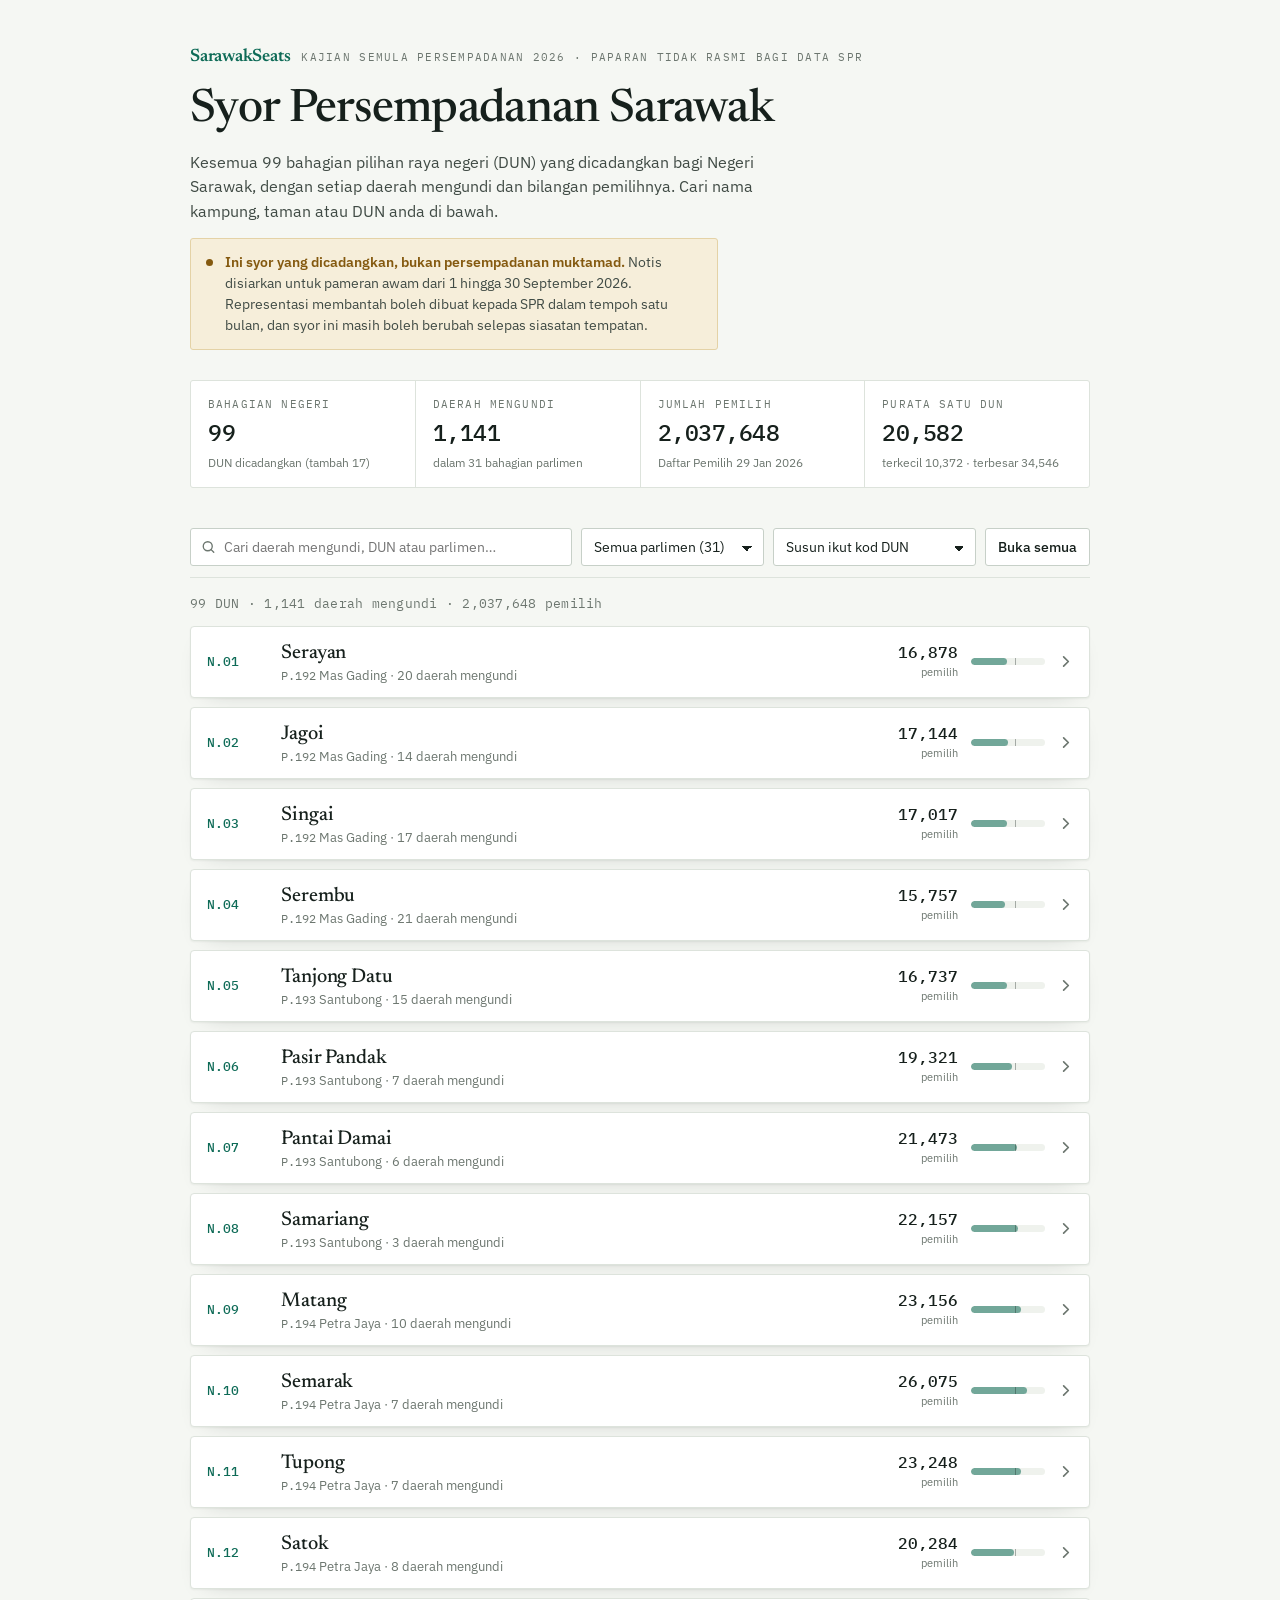
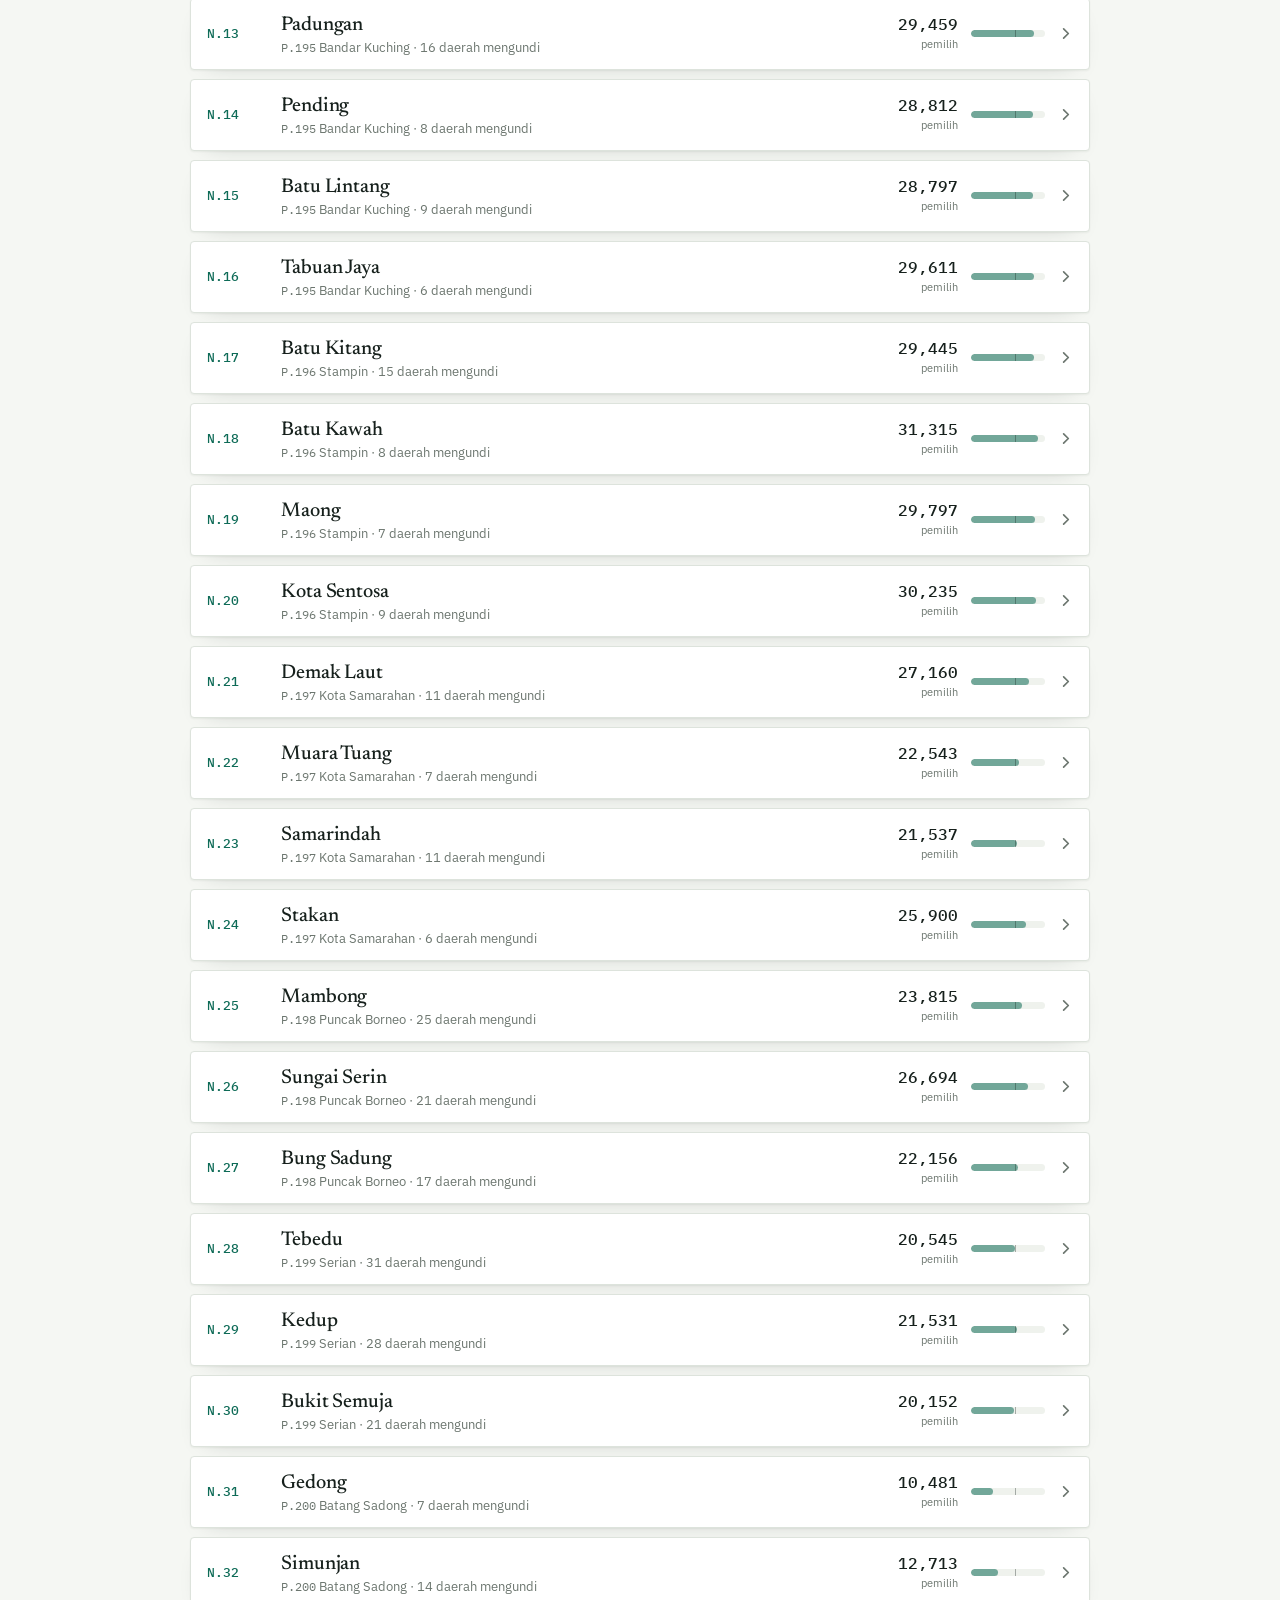
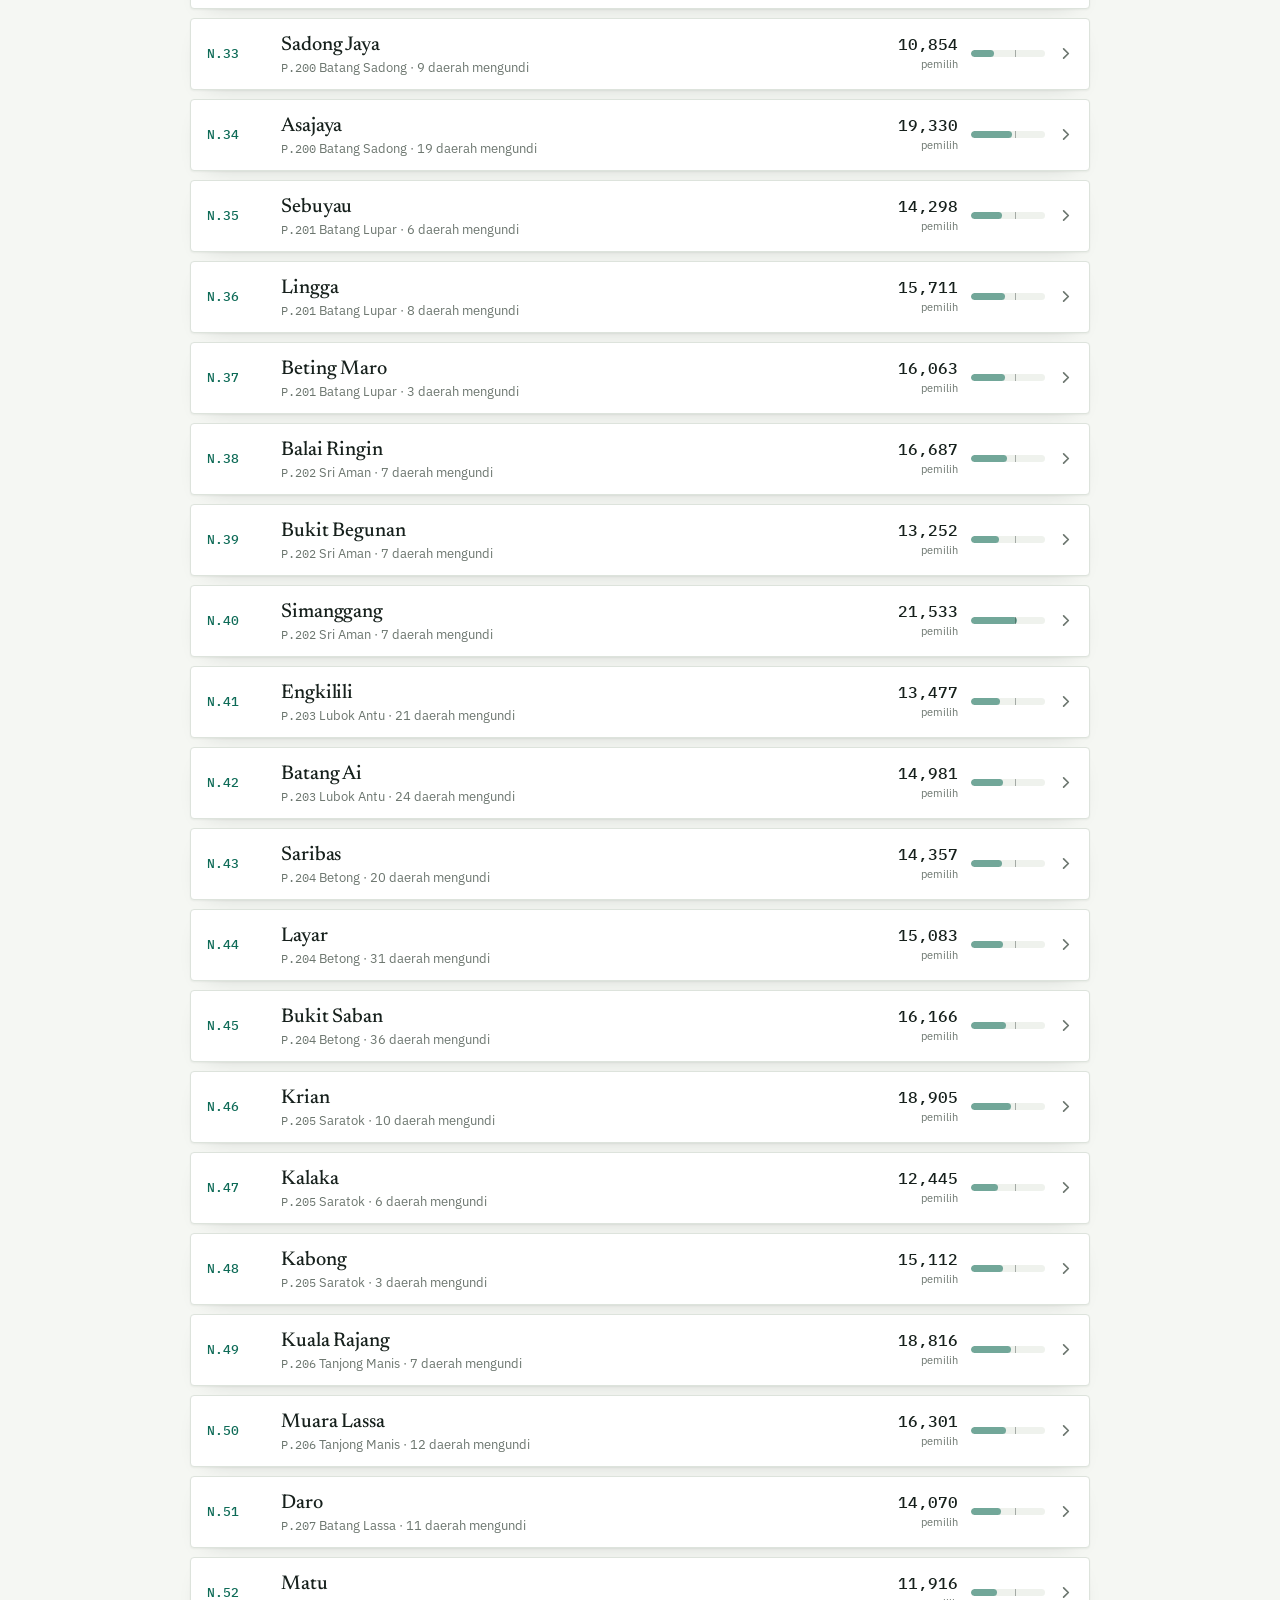
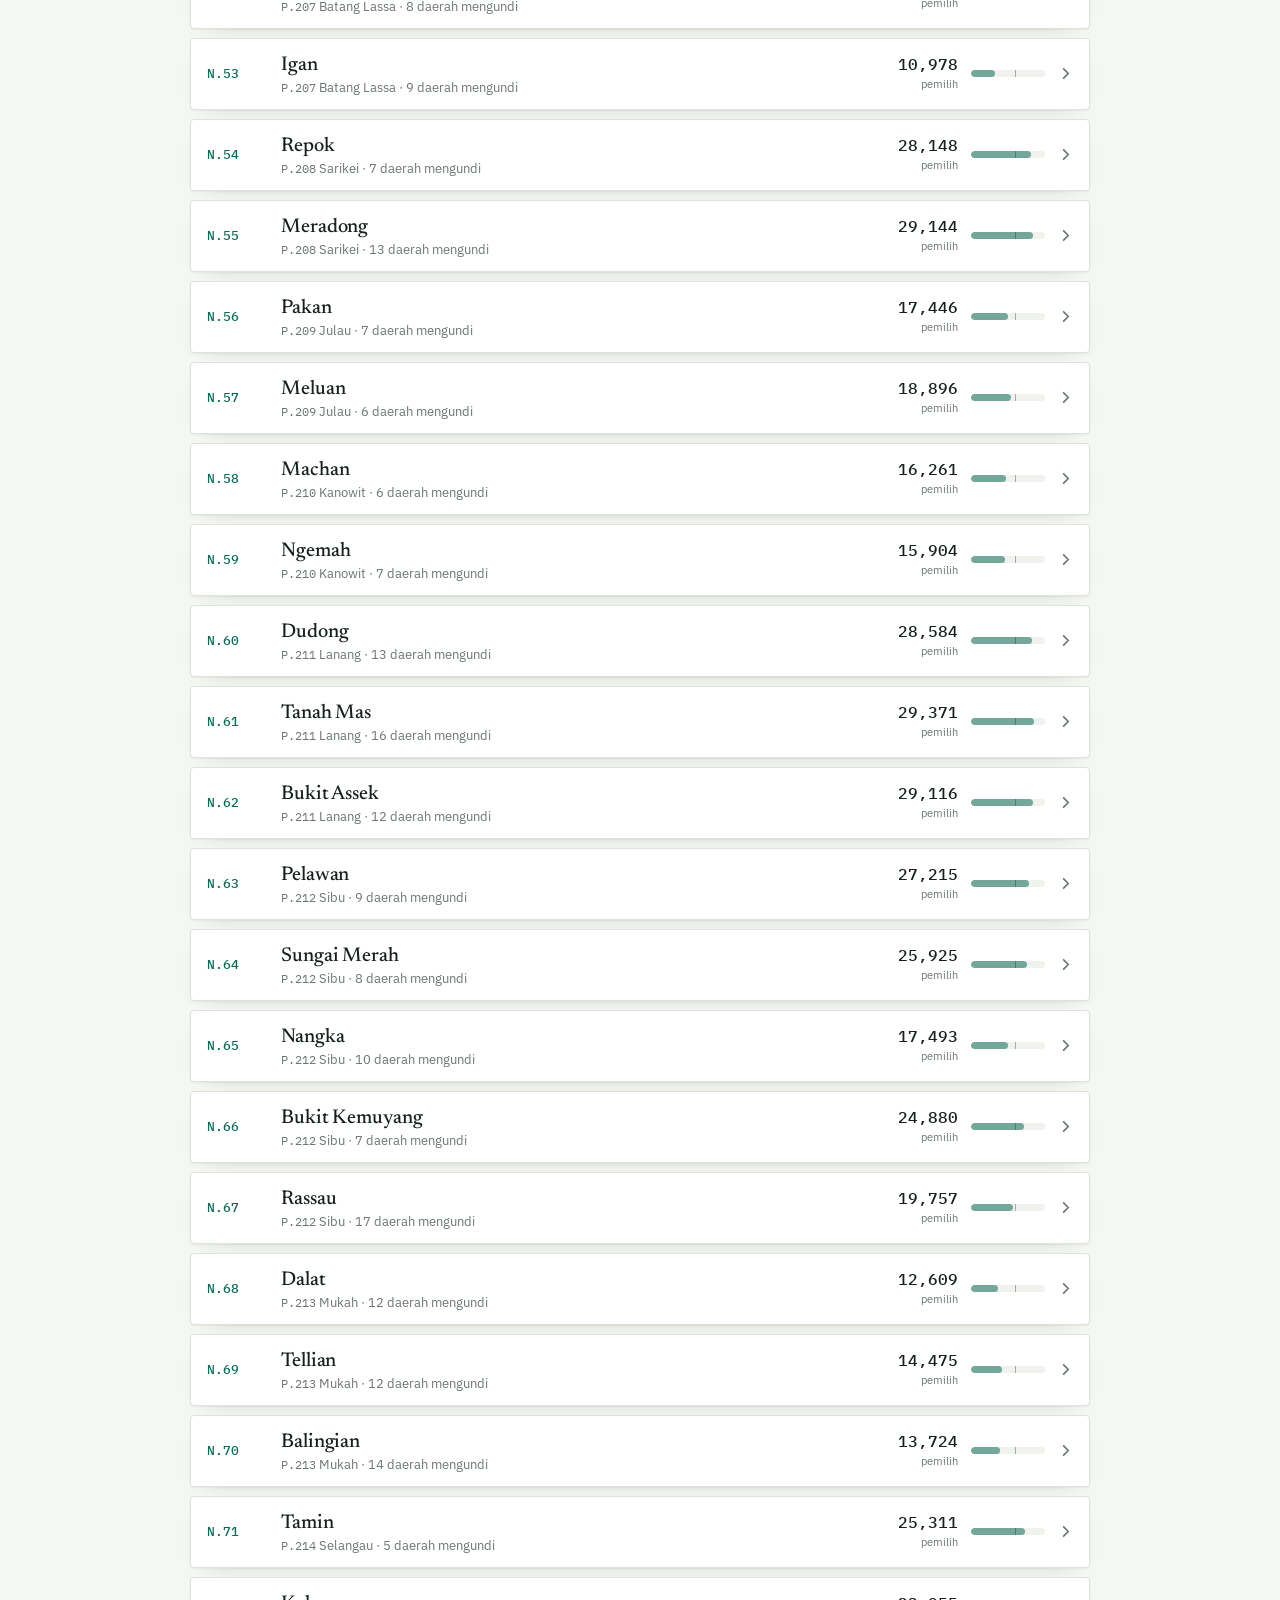
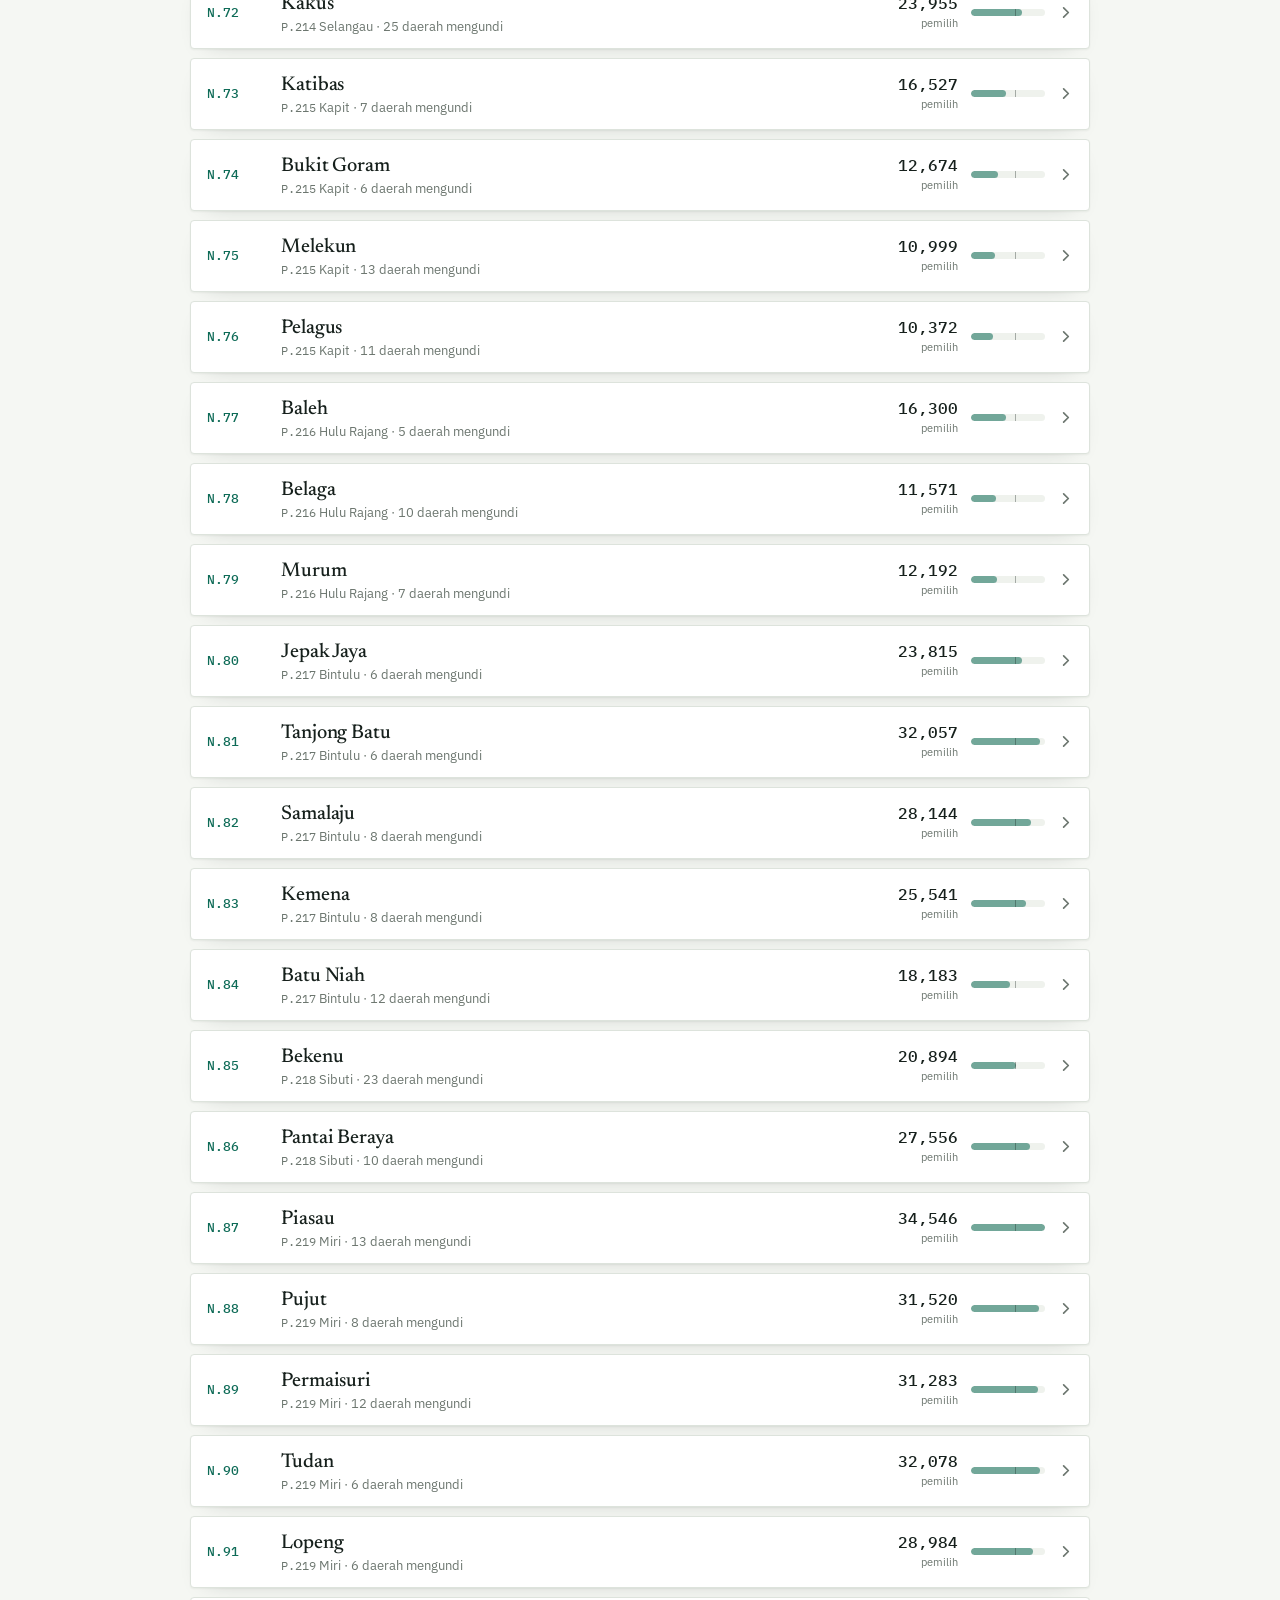
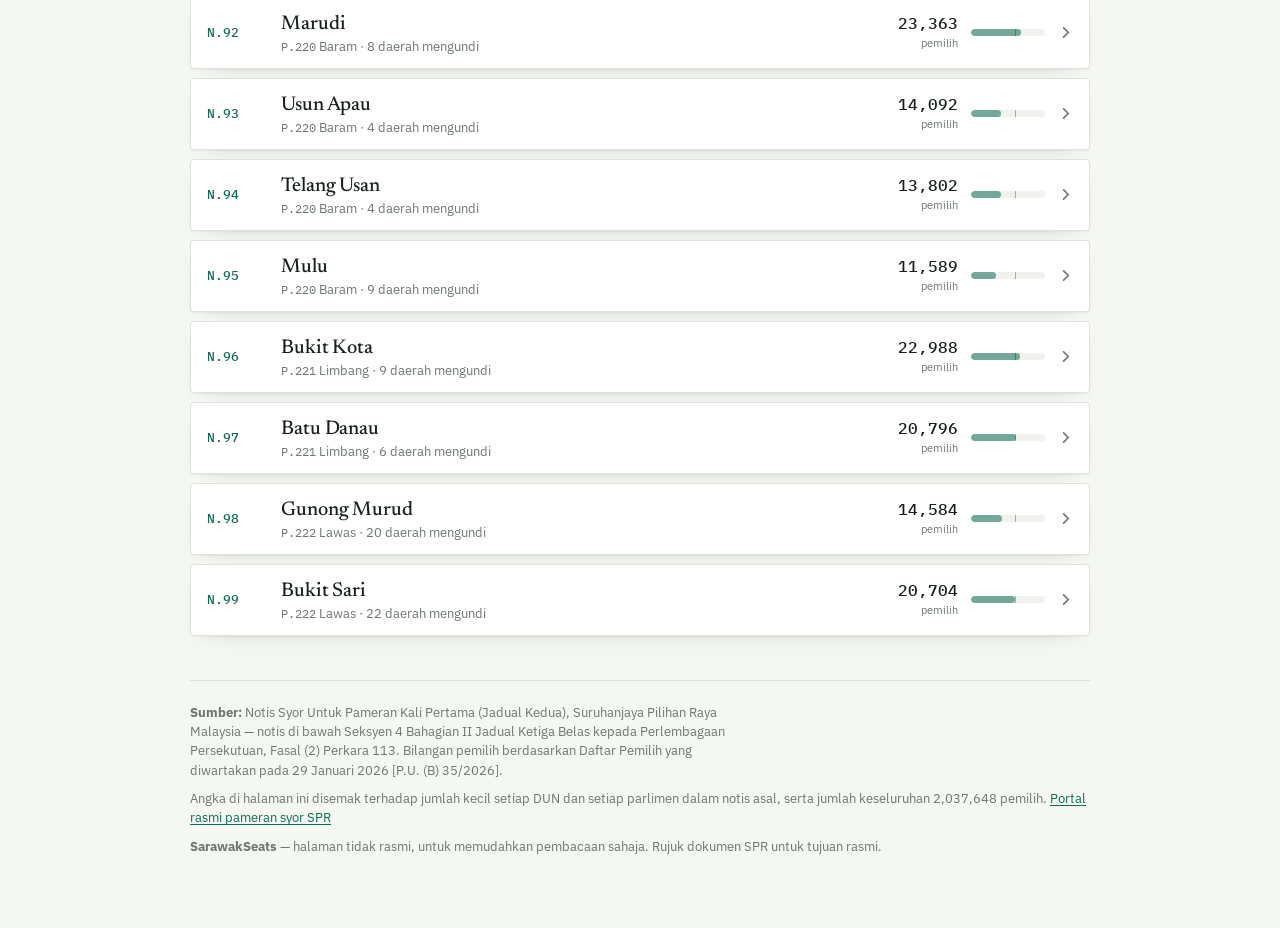
==== commit 2b423849: "Name the Sarawak lookup SarawakSeats Adds a wordmark to the masthead, updates the page title, footer" ====
--- a/sarawak/index.html
+++ b/sarawak/index.html
@@ -3,10 +3,11 @@
 <head>
 <meta charset="UTF-8">
 <meta name="viewport" content="width=device-width, initial-scale=1">
-<meta name="description" content="Kesemua 99 DUN dan 1,141 daerah mengundi yang dicadangkan bagi Negeri Sarawak, dengan bilangan pemilih. Daripada Notis Syor SPR, Kajian Semula Persempadanan 2026.">
+<meta name="description" content="SarawakSeats — kesemua 99 DUN dan 1,141 daerah mengundi yang dicadangkan bagi Negeri Sarawak, dengan bilangan pemilih. Daripada Notis Syor SPR, Kajian Semula Persempadanan 2026.">
 <meta name="robots" content="index, follow">
 <meta property="og:type" content="website">
-<meta property="og:title" content="Syor Persempadanan Sarawak 2026">
+<meta property="og:site_name" content="SarawakSeats">
+<meta property="og:title" content="SarawakSeats">
 <meta property="og:description" content="Cari daerah mengundi anda: 99 DUN, 1,141 daerah mengundi, 2,037,648 pemilih. Data daripada Notis Syor SPR.">
 <meta property="og:url" content="https://aaronagai.com/sarawak/">
 <meta name="twitter:card" content="summary">
@@ -17,7 +18,7 @@
 img{max-width:100%}
 [hidden]{display:none !important}
 </style>
-<title>Syor Persempadanan Sarawak</title>
+<title>SarawakSeats</title>
 <link rel="preconnect" href="https://fonts.googleapis.com">
 <link rel="preconnect" href="https://fonts.gstatic.com" crossorigin>
 <link rel="stylesheet" href="https://fonts.googleapis.com/css2?family=IBM+Plex+Mono:wght@400;500&family=IBM+Plex+Sans:wght@400;500;600&family=Newsreader:opsz,wght@6..72,400;6..72,500;6..72,600&display=swap">
@@ -68,9 +69,14 @@
 
 /* ---------- masthead ---------- */
 .mast{padding:44px 0 0; display:flex; flex-direction:column; gap:14px}
-.eyebrow{
-  margin:0; font-family:"IBM Plex Mono",ui-monospace,monospace; font-size:11px;
-  letter-spacing:.13em; text-transform:uppercase; color:var(--accent); font-weight:500;
+.brand{display:flex; flex-wrap:wrap; align-items:baseline; gap:4px 11px}
+.bname{
+  font-family:Newsreader,Georgia,serif; font-size:18px; font-weight:600;
+  letter-spacing:-.012em; color:var(--accent);
+}
+.bnote{
+  font-family:"IBM Plex Mono",ui-monospace,monospace; font-size:10.5px;
+  letter-spacing:.12em; text-transform:uppercase; color:var(--muted);
 }
 h1{
   margin:0; font-family:Newsreader,Georgia,serif; font-weight:500;
@@ -245,7 +251,7 @@
 <body>
 <div class="wrap">
   <header class="mast">
-    <p class="eyebrow">Kajian Semula Persempadanan 2026 &middot; Paparan tidak rasmi bagi data SPR</p>
+    <div class="brand"><span class="bname">SarawakSeats</span><span class="bnote">Kajian Semula Persempadanan 2026 &middot; Paparan tidak rasmi bagi data SPR</span></div>
     <h1>Syor Persempadanan Sarawak</h1>
     <p class="lede">Kesemua 99 bahagian pilihan raya negeri (DUN) yang dicadangkan bagi Negeri Sarawak, dengan setiap daerah mengundi dan bilangan pemilihnya. Cari nama kampung, taman atau DUN anda di bawah.</p>
     <div class="notice">
@@ -283,7 +289,7 @@
   <footer>
     <p class="src"><strong>Sumber:</strong> Notis Syor Untuk Pameran Kali Pertama (Jadual Kedua), Suruhanjaya Pilihan Raya Malaysia &mdash; notis di bawah Seksyen 4 Bahagian II Jadual Ketiga Belas kepada Perlembagaan Persekutuan, Fasal (2) Perkara 113. Bilangan pemilih berdasarkan Daftar Pemilih yang diwartakan pada 29 Januari 2026 [P.U. (B) 35/2026].</p>
     <p>Angka di halaman ini disemak terhadap jumlah kecil setiap DUN dan setiap parlimen dalam notis asal, serta jumlah keseluruhan 2,037,648 pemilih. <a href="https://myst.spr.gov.my/pameran-syor" target="_blank" rel="noopener">Portal rasmi pameran syor SPR</a></p>
-    <p>Halaman tidak rasmi &mdash; untuk memudahkan pembacaan sahaja. Rujuk dokumen SPR untuk tujuan rasmi.</p>
+    <p><strong>SarawakSeats</strong> &mdash; halaman tidak rasmi, untuk memudahkan pembacaan sahaja. Rujuk dokumen SPR untuk tujuan rasmi.</p>
   </footer>
 </div>
 
